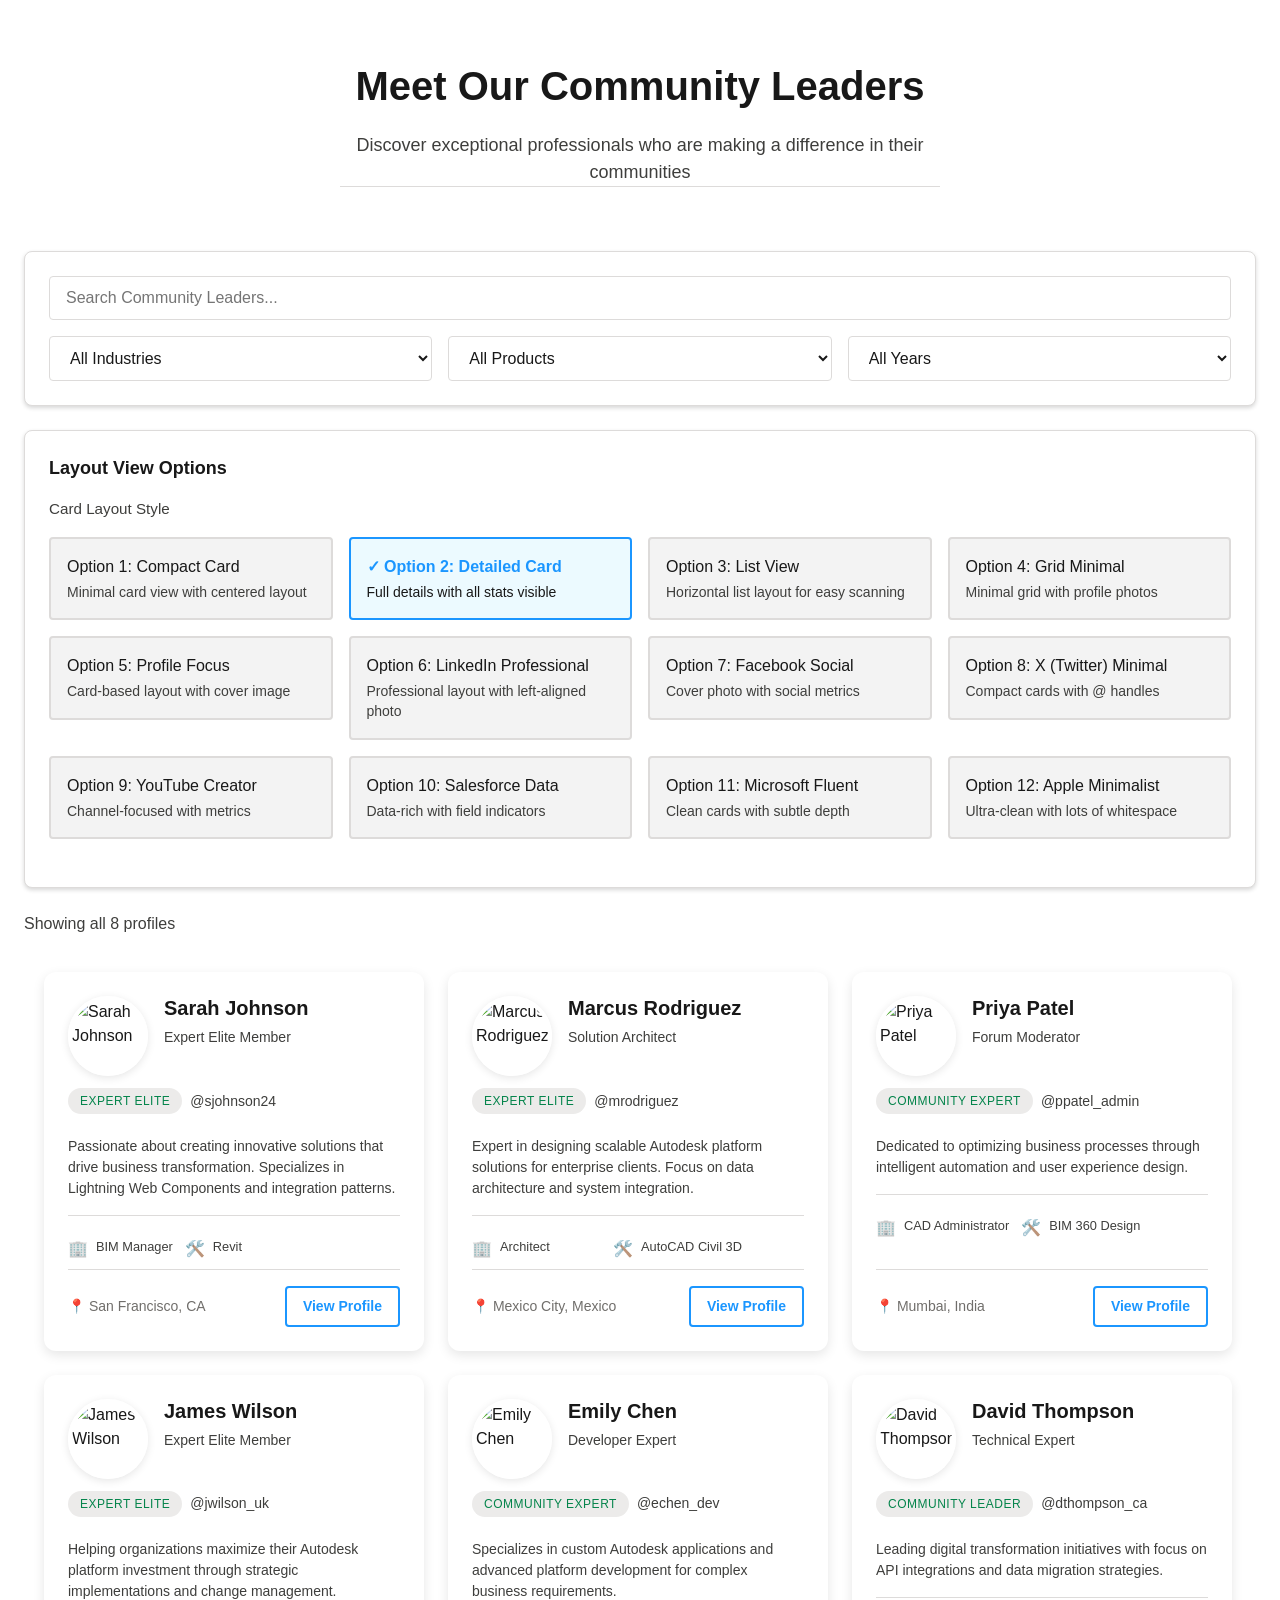
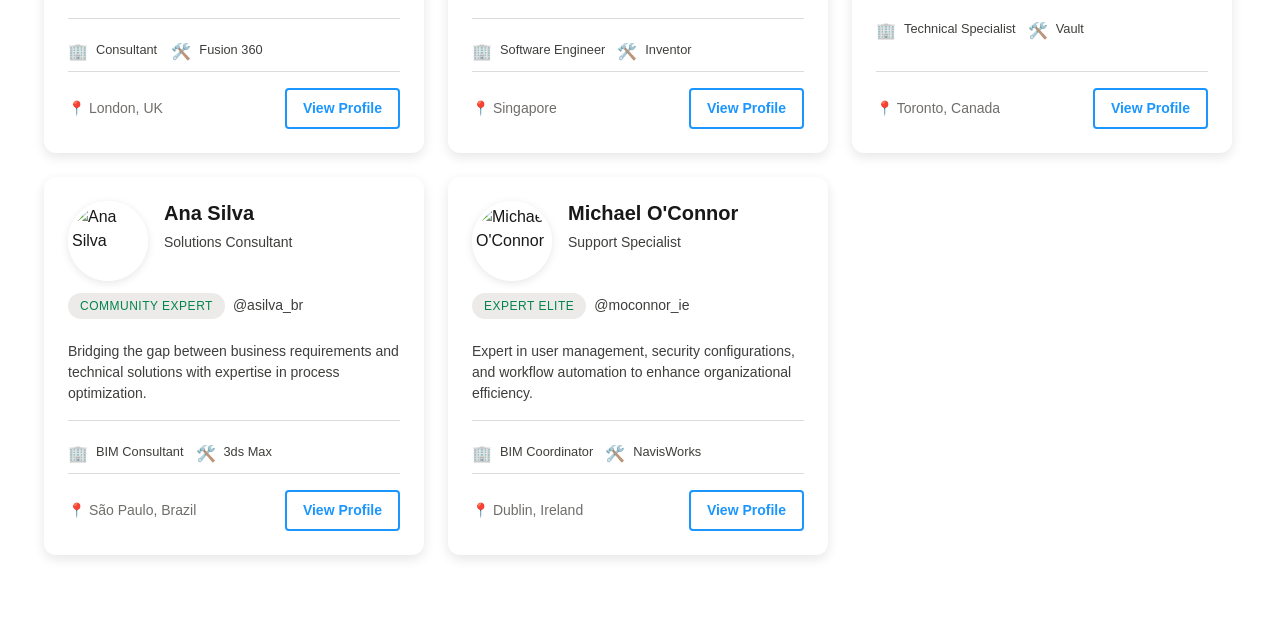
==== index.html @ a1ff7866 "Card Layouts" ====
<!DOCTYPE html>
<html lang="en">
<head>
    <meta charset="UTF-8">
    <meta name="viewport" content="width=device-width, initial-scale=1.0">
    <title>Community Leaders - Trailhead Style</title>
    <link rel="stylesheet" href="styles.css">
    <link href="https://fonts.googleapis.com/css2?family=Inter:wght@300;400;500;600;700&display=swap" rel="stylesheet">
</head>
<body>
    <div class="container">
        <header class="header">
            <h1 class="header__title">Meet Our Community Leaders</h1>
            <p class="header__description">Discover exceptional professionals who are making a difference in their communities</p>
        </header>

        <div class="filters">
            <div class="filters__search">
                <input type="text" id="searchInput" class="search-input" placeholder="Search Community Leaders...">
            </div>
            <div class="filters__options">
                <select id="regionFilter" class="filter-select add-on-hides">
                    <option value="">All Regions</option>
                    <option value="north-america">North America</option>
                    <option value="europe">Europe</option>
                    <option value="asia-pacific">Asia Pacific</option>
                    <option value="latin-america">Latin America</option>
                </select>
                <select id="expertiseFilter" class="filter-select add-on-hides">
                    <option value="">All Expertise</option>
                    <option value="development">Development</option>
                    <option value="administration">Administration</option>
                    <option value="architecture">Architecture</option>
                    <option value="consulting">Consulting</option>
                </select>
                <select id="industryFilter" class="filter-select">
                    <option value="">All Industries</option>
                    <option value="BIM Manager">BIM Manager</option>
                    <option value="BIM Consultant">BIM Consultant</option>
                    <option value="BIM Coordinator">BIM Coordinator</option>
                    <option value="Architect">Architect</option>
                    <option value="CAD Administrator">CAD Administrator</option>
                    <option value="Consultant">Consultant</option>
                    <option value="Software Engineer">Software Engineer</option>
                    <option value="Technical Specialist">Technical Specialist</option>
                </select>
                <select id="productFilter" class="filter-select">
                    <option value="">All Products</option>
                    <option value="3ds Max">3ds Max</option>
                    <option value="AutoCAD">AutoCAD</option>
                    <option value="AutoCAD Civil 3D">AutoCAD Civil 3D</option>
                    <option value="BIM 360 Design">BIM 360 Design</option>
                    <option value="BIM 360 Field">BIM 360 Field</option>
                    <option value="Fusion 360">Fusion 360</option>
                    <option value="Inventor">Inventor</option>
                    <option value="NavisWorks">NavisWorks</option>
                    <option value="Revit">Revit</option>
                    <option value="Vault">Vault</option>
                </select>
                <select id="yearFilter" class="filter-select">
                    <option value="">All Years</option>
                    <option value="2024">2024</option>
                    <option value="2023">2023</option>
                    <option value="2022">2022</option>
                </select>
                <select id="alignmentToggle" class="filter-select">
                    <option value="alignment-1">Compact Card</option>
                    <option value="alignment-2">Detailed Card</option>
                    <option value="alignment-3">List View</option>
                    <option value="alignment-4">Grid Minimal</option>
                    <option value="alignment-5">Profile Focus</option>
                    <option value="alignment-6">LinkedIn Professional</option>
                    <option value="alignment-7">Facebook Social</option>
                    <option value="alignment-8">X (Twitter) Minimal</option>
                    <option value="alignment-9">YouTube Creator</option>
                    <option value="alignment-10">Salesforce Data</option>
                    <option value="alignment-11">Microsoft Fluent</option>
                    <option value="alignment-12">Apple Minimalist</option>
                </select>
            </div>
        </div>

        <div class="layout-controls">
            <div class="layout-controls__header">
                <h3 class="layout-controls__title">Layout View Options</h3>
            </div>
            <div class="layout-controls__section">
                <h4 class="layout-controls__subtitle">Card Layout Style</h4>
                <div class="layout-controls__radio-group">
                    <div class="layout-option">
                        <label class="layout-option__label">
                            <input type="radio" name="layoutStyle" value="alignment-1" class="layout-option__input">
                            <span class="layout-option__text">Option 1: Compact Card</span>
                            <span class="layout-option__description">Minimal card view with centered layout</span>
                        </label>
                    </div>
                    <div class="layout-option">
                        <label class="layout-option__label">
                            <input type="radio" name="layoutStyle" value="alignment-2" class="layout-option__input" checked>
                            <span class="layout-option__text">Option 2: Detailed Card</span>
                            <span class="layout-option__description">Full details with all stats visible</span>
                        </label>
                    </div>
                    <div class="layout-option">
                        <label class="layout-option__label">
                            <input type="radio" name="layoutStyle" value="alignment-3" class="layout-option__input">
                            <span class="layout-option__text">Option 3: List View</span>
                            <span class="layout-option__description">Horizontal list layout for easy scanning</span>
                        </label>
                    </div>
                    <div class="layout-option">
                        <label class="layout-option__label">
                            <input type="radio" name="layoutStyle" value="alignment-4" class="layout-option__input">
                            <span class="layout-option__text">Option 4: Grid Minimal</span>
                            <span class="layout-option__description">Minimal grid with profile photos</span>
                        </label>
                    </div>
                    <div class="layout-option">
                        <label class="layout-option__label">
                            <input type="radio" name="layoutStyle" value="alignment-5" class="layout-option__input">
                            <span class="layout-option__text">Option 5: Profile Focus</span>
                            <span class="layout-option__description">Card-based layout with cover image</span>
                        </label>
                    </div>
                    <div class="layout-option">
                        <label class="layout-option__label">
                            <input type="radio" name="layoutStyle" value="alignment-6" class="layout-option__input">
                            <span class="layout-option__text">Option 6: LinkedIn Professional</span>
                            <span class="layout-option__description">Professional layout with left-aligned photo</span>
                        </label>
                    </div>
                    <div class="layout-option">
                        <label class="layout-option__label">
                            <input type="radio" name="layoutStyle" value="alignment-7" class="layout-option__input">
                            <span class="layout-option__text">Option 7: Facebook Social</span>
                            <span class="layout-option__description">Cover photo with social metrics</span>
                        </label>
                    </div>
                    <div class="layout-option">
                        <label class="layout-option__label">
                            <input type="radio" name="layoutStyle" value="alignment-8" class="layout-option__input">
                            <span class="layout-option__text">Option 8: X (Twitter) Minimal</span>
                            <span class="layout-option__description">Compact cards with @ handles</span>
                        </label>
                    </div>
                    <div class="layout-option">
                        <label class="layout-option__label">
                            <input type="radio" name="layoutStyle" value="alignment-9" class="layout-option__input">
                            <span class="layout-option__text">Option 9: YouTube Creator</span>
                            <span class="layout-option__description">Channel-focused with metrics</span>
                        </label>
                    </div>
                    <div class="layout-option">
                        <label class="layout-option__label">
                            <input type="radio" name="layoutStyle" value="alignment-10" class="layout-option__input">
                            <span class="layout-option__text">Option 10: Salesforce Data</span>
                            <span class="layout-option__description">Data-rich with field indicators</span>
                        </label>
                    </div>
                    <div class="layout-option">
                        <label class="layout-option__label">
                            <input type="radio" name="layoutStyle" value="alignment-11" class="layout-option__input">
                            <span class="layout-option__text">Option 11: Microsoft Fluent</span>
                            <span class="layout-option__description">Clean cards with subtle depth</span>
                        </label>
                    </div>
                    <div class="layout-option">
                        <label class="layout-option__label">
                            <input type="radio" name="layoutStyle" value="alignment-12" class="layout-option__input">
                            <span class="layout-option__text">Option 12: Apple Minimalist</span>
                            <span class="layout-option__description">Ultra-clean with lots of whitespace</span>
                        </label>
                    </div>
                </div>
            </div>
            <div class="layout-controls__section add-on-hides">
                <h4 class="layout-controls__subtitle">Stats Display Arrangement (for Detailed Card)</h4>
                <div class="layout-controls__radio-group">
                    <div class="layout-option">
                        <label class="layout-option__label">
                            <input type="radio" name="stateArrangement" value="side-by-side" class="layout-option__input" checked>
                            <span class="layout-option__text">Side-by-side State Arrangement</span>
                            <span class="layout-option__description">Display profile stats in two columns</span>
                        </label>
                    </div>
                    <div class="layout-option" style="display: none;">
                        <label class="layout-option__label">
                            <input type="radio" name="stateArrangement" value="by-line" class="layout-option__input">
                            <span class="layout-option__text">By-line State Arrangement</span>
                            <span class="layout-option__description">Display profile stats in single column rows</span>
                        </label>
                    </div>
                </div>
            </div>
        </div>

        <div class="results-info">
            <span id="resultsCount" class="results-count">Loading profiles...</span>
        </div>

        <div id="profileGrid" class="profile-grid">
            <div class="loading">
                <div class="loading__spinner"></div>
                <p>Loading Community Leader profiles...</p>
            </div>
        </div>
    </div>

    <script src="script.js"></script>
</body>
</html>
---- styles.css ----
/* Autodesk Design System Inspired Styles */

:root {
  /* SLDS Brand Colors */
  --slds-c-brand: #1B96FF;
  --slds-c-brand-hover: #0176D3;
  --slds-c-brand-dark: #032E61;
  --slds-c-brand-light: #ECFAFF;
  
  /* SLDS Text Colors */
  --slds-c-text-primary: #181818;
  --slds-c-text-secondary: #3E3E3C;
  --slds-c-text-tertiary: #706E6B;
  --slds-c-text-inverse: #FFFFFF;
  --slds-c-text-brand: #0176D3;
  
  /* SLDS Background Colors */
  --slds-c-background-primary: #FFFFFF;
  --slds-c-background-secondary: #F3F3F3;
  --slds-c-background-tertiary: #ECEBEA;
  --slds-c-background-brand: #4B5C84;
  --slds-c-background-card: #FFFFFF;
  
  /* SLDS Border Colors */
  --slds-c-border-primary: #DDDBDA;
  --slds-c-border-secondary: #C9C7C5;
  --slds-c-border-brand: #1B96FF;
  
  /* SLDS Status Colors */
  --slds-c-success: #04844B;
  --slds-c-success-light: #D8EDDA;
  --slds-c-warning: #FFB75D;
  --slds-c-warning-dark: #826101;
  --slds-c-error: #EA001E;
  
  /* SLDS Shadows */
  --slds-c-shadow: rgba(0, 0, 0, 0.16);
  --slds-c-shadow-hover: rgba(0, 0, 0, 0.24);
  
  /* SLDS Spacing Tokens */
  --slds-spacing-xx-small: 0.125rem;
  --slds-spacing-x-small: 0.25rem;
  --slds-spacing-small: 0.75rem;
  --slds-spacing-medium: 1rem;
  --slds-spacing-large: 1.5rem;
  --slds-spacing-x-large: 2rem;
  
  /* SLDS Border Radius */
  --slds-border-radius-small: 0.125rem;
  --slds-border-radius-medium: 0.25rem;
  --slds-border-radius-large: 0.5rem;
}

* {
  box-sizing: border-box;
}

body {
  margin: 0;
  font-family: 'Artifakt Element', -apple-system, BlinkMacSystemFont, 'Segoe UI', Roboto, Oxygen, Ubuntu, sans-serif;
  /* background: linear-gradient(135deg, #4B5C84 0%, #2E3F60 100%); */
  min-height: 100vh;
  color: var(--slds-c-text-primary);
  line-height: 1.5;
}

.container {
  max-width: 1400px;
  margin: 0 auto;
  padding: var(--slds-spacing-large);
}

/* Header Styles */
.header {
  text-align: center;
  margin-bottom: var(--slds-spacing-x-large);
  padding: var(--slds-spacing-x-large) 0;
}

.header__title {
  font-size: 2.5rem;
  font-weight: 700;
  color: var(--slds-c-text-primary);
  margin: 0 0 var(--slds-spacing-medium) 0;
}

.header__description {
  font-size: 1.125rem;
  color: var(--slds-c-text-secondary);
  margin: 0;
  max-width: 600px;
  margin-left: auto;
  margin-right: auto;
  border-bottom: 1px solid var(--slds-c-border-primary);
}

/* Filter Styles */
.filters {
  background: var(--slds-c-background-primary);
  border: 1px solid var(--slds-c-border-primary);
  border-radius: var(--slds-border-radius-large);
  padding: var(--slds-spacing-large);
  margin-bottom: var(--slds-spacing-large);
  box-shadow: 0 2px 4px var(--slds-c-shadow);
}

.filters__search {
  margin-bottom: var(--slds-spacing-medium);
}

.search-input {
  width: 100%;
  padding: var(--slds-spacing-small) var(--slds-spacing-medium);
  border: 1px solid var(--slds-c-border-primary);
  border-radius: var(--slds-border-radius-medium);
  font-size: 1rem;
  background: var(--slds-c-background-primary);
  color: var(--slds-c-text-primary);
  transition: border-color 0.2s ease;
}

.search-input:focus {
  outline: none;
  border-color: var(--slds-c-brand);
  box-shadow: 0 0 0 2px rgba(27, 150, 255, 0.2);
}

.filters__options {
  display: grid;
  grid-template-columns: repeat(auto-fit, minmax(200px, 1fr));
  gap: var(--slds-spacing-medium);
}

.filter-select {
  padding: var(--slds-spacing-small) var(--slds-spacing-medium);
  border: 1px solid var(--slds-c-border-primary);
  border-radius: var(--slds-border-radius-medium);
  background: var(--slds-c-background-primary);
  color: var(--slds-c-text-primary);
  font-size: 1rem;
  cursor: pointer;
  transition: border-color 0.2s ease;
}

/* Hide alignment dropdown */
#alignmentToggle {
  display: none;
}

.filter-select:focus {
  outline: none;
  border-color: var(--slds-c-brand);
  box-shadow: 0 0 0 2px rgba(27, 150, 255, 0.2);
}

/* Layout Controls */
.layout-controls {
  background: var(--slds-c-background-primary);
  border: 1px solid var(--slds-c-border-primary);
  border-radius: var(--slds-border-radius-large);
  padding: var(--slds-spacing-large);
  margin-bottom: var(--slds-spacing-large);
  box-shadow: 0 2px 4px var(--slds-c-shadow);
}

.layout-controls__header {
  margin-bottom: var(--slds-spacing-medium);
}

.layout-controls__title {
  margin: 0;
  font-size: 1.125rem;
  font-weight: 600;
  color: var(--slds-c-text-primary);
}

.layout-controls__options {
  display: flex;
  gap: var(--slds-spacing-large);
  flex-wrap: wrap;
}

.layout-controls__section {
  margin-bottom: var(--slds-spacing-large);
}

.layout-controls__section:last-child {
  margin-bottom: 0;
}

.layout-controls__subtitle {
  font-size: 0.95rem;
  font-weight: 500;
  color: var(--slds-c-text-secondary);
  margin: 0 0 var(--slds-spacing-medium) 0;
}

.layout-controls__radio-group {
  display: flex;
  gap: var(--slds-spacing-medium);
  flex-wrap: wrap;
}

.layout-option {
  flex: 1;
  min-width: 250px;
}

.layout-option__label {
  display: flex;
  flex-direction: column;
  padding: var(--slds-spacing-medium);
  background: var(--slds-c-background-secondary);
  border: 2px solid var(--slds-c-border-primary);
  border-radius: var(--slds-border-radius-medium);
  cursor: pointer;
  transition: all 0.2s ease;
}

.layout-option__label:hover {
  background: var(--slds-c-background-tertiary);
  border-color: var(--slds-c-brand);
}

.layout-option__input {
  position: absolute;
  opacity: 0;
  pointer-events: none;
}

.layout-option__input:checked + .layout-option__text {
  color: var(--slds-c-brand);
  font-weight: 600;
}

.layout-option__input:checked ~ .layout-option__description {
  color: var(--slds-c-text-primary);
}

.layout-option__input:checked + .layout-option__text::before {
  content: '✓ ';
  color: var(--slds-c-brand);
  font-weight: 700;
}

.layout-option__label:has(.layout-option__input:checked) {
  background: var(--slds-c-brand-light);
  border-color: var(--slds-c-brand);
}

.layout-option__text {
  font-size: 1rem;
  font-weight: 500;
  color: var(--slds-c-text-primary);
  margin-bottom: var(--slds-spacing-x-small);
}

.layout-option__description {
  font-size: 0.875rem;
  color: var(--slds-c-text-secondary);
  line-height: 1.4;
}

/* Results Info */
.results-info {
  margin-bottom: var(--slds-spacing-medium);
}

.results-count {
  color: var(--slds-c-text-secondary);
  font-weight: 500;
}

/* Profile Grid */
.profile-grid {
  display: grid;
  grid-template-columns: repeat(auto-fill, minmax(320px, 380px));
  gap: 24px;
  margin-bottom: var(--slds-spacing-x-large);
  padding: 20px;
  justify-content: start;
}

/* Large screens - maintain consistent card width */
@media (min-width: 1200px) {
  .profile-grid {
    grid-template-columns: repeat(auto-fill, minmax(320px, 380px));
    justify-content: start;
  }
}

/* Medium screens - maintain layout */
@media (max-width: 1199px) and (min-width: 768px) {
  .profile-grid {
    grid-template-columns: repeat(auto-fill, minmax(320px, 1fr));
    gap: 20px;
    padding: 16px;
    justify-content: start;
  }
}

/* Small screens - 1 column */
@media (max-width: 767px) {
  .profile-grid {
    grid-template-columns: 1fr;
    gap: 16px;
    padding: 12px;
  }
}

/* Adjust grid for by-line state arrangement */
body.state-by-line .profile-grid {
  grid-template-columns: repeat(auto-fill, minmax(380px, 420px));
  justify-content: start;
}

@media (max-width: 1199px) {
  body.state-by-line .profile-grid {
    grid-template-columns: repeat(auto-fill, minmax(320px, 380px));
    justify-content: start;
  }
}

@media (max-width: 767px) {
  body.state-by-line .profile-grid {
    grid-template-columns: 1fr;
  }
}

/* Profile Card - Default (Alignment 2 - Side-by-side) */
.profile-card {
  background: var(--slds-c-background-card);
  border: none;
  border-radius: 12px;
  padding: 24px;
  box-shadow: 0 4px 12px rgba(0, 0, 0, 0.1);
  transition: all 0.3s ease;
  display: flex;
  flex-direction: column;
  align-items: flex-start;
  text-align: left;
  position: relative;
}


/* Alignment 1 - Centered Layout */
body.alignment-1 .profile-card {
  display: flex;
  flex-direction: column;
  align-items: center;
  text-align: center;
  padding: 32px;
}

/* Alignment 2 - Side-by-side Layout */
body.alignment-2 .profile-card {
  display: flex;
  flex-direction: column;
  align-items: flex-start;
  text-align: left;
  padding: 24px;
}

.profile-card:hover {
  box-shadow: 0 8px 24px rgba(0, 0, 0, 0.15);
  transform: translateY(-4px);
}

.profile-card__header {
  display: flex;
  flex-direction: row;
  align-items: flex-start;
  margin-bottom: 12px;
  width: 100%;
}

/* Alignment 1 - Centered Header */
body.alignment-1 .profile-card__header {
  flex-direction: column;
  align-items: center;
}

/* Alignment 2 - Side-by-side Header */
body.alignment-2 .profile-card__header {
  flex-direction: row;
  align-items: flex-start;
}

.profile-card__avatar {
  width: 80px;
  height: 80px;
  border-radius: 50%;
  margin-bottom: 0;
  margin-right: 16px;
  object-fit: cover;
  border: 4px solid #FFFFFF;
  box-shadow: 0 2px 8px rgba(0, 0, 0, 0.1);
  flex-shrink: 0;
}

/* Alignment 1 - Centered Avatar */
body.alignment-1 .profile-card__avatar {
  width: 120px;
  height: 120px;
  margin-bottom: 20px;
  margin-right: 0;
}

/* Alignment 2 - Side-by-side Avatar */
body.alignment-2 .profile-card__avatar {
  width: 80px;
  height: 80px;
  margin-bottom: 0;
  margin-right: 16px;
  flex-shrink: 0;
}

.profile-card__info {
  width: 100%;
  flex: 1;
  text-align: left;
}

/* Alignment 1 - Centered Info */
body.alignment-1 .profile-card__info {
  text-align: center;
  flex: unset;
}

/* Alignment 2 - Side-by-side Info */
body.alignment-2 .profile-card__info {
  text-align: left;
  flex: 1;
}

.profile-card__info h3 {
  margin: 0 0 8px 0;
  font-size: 1.5rem;
  font-weight: 600;
  color: var(--slds-c-text-primary);
  line-height: 1.2;
}

/* Alignment 2 - Smaller name font */
body.alignment-2 .profile-card__info h3 {
  font-size: 1.25rem;
}

.profile-card__title {
  margin: 0 0 16px 0;
  color: var(--slds-c-text-secondary);
  font-size: 1rem;
  font-weight: 400;
  line-height: 1.4;
}

/* Alignment 2 - Smaller title font */
body.alignment-2 .profile-card__title {
  font-size: 0.875rem;
  margin-bottom: 0;
}

.profile-card__badges {
  display: flex;
  flex-direction: row;
  flex-wrap: wrap;
  gap: 8px;
  margin-bottom: 16px;
  width: 100%;
  align-items: center;
}

/* Alignment 1 - Centered Badges */
body.alignment-1 .profile-card__badges {
  align-items: flex-start;
  flex-direction: column;
  gap: 12px;
  margin-bottom: 24px;
}

/* Alignment 2 - Side-by-side Badges */
body.alignment-2 .profile-card__badges {
  flex-direction: row;
  flex-wrap: wrap;
  gap: 8px;
  margin-bottom: 16px;
  align-items: center;
}

.badge {
  display: inline-flex;
  align-items: center;
  gap: 4px;
  padding: 4px 12px;
  background: var(--slds-c-background-tertiary);
  border-radius: 16px;
  font-size: 0.75rem;
  font-weight: 500;
  color: var(--slds-c-text-tertiary);
}

/* Alignment 1 - Full width badges */
body.alignment-1 .badge {
  width: 100%;
  padding: unset;
  background: transparent;
  font-size: 0.875rem;
  font-weight: 400;
  gap: 8px;
}

/* Alignment 2 - Inline badges (Default) */
body.alignment-2 .badge {
  width: auto;
  padding: 4px 12px;
  background: var(--slds-c-background-tertiary);
  border-radius: 16px;
  font-size: 0.75rem;
  font-weight: 500;
}

.badge__icon {
  font-size: 1rem;
  color: var(--slds-c-text-tertiary);
}

.badge--mvp {
  font-weight: 500;
  color: var(--slds-c-text-secondary);
}

body.alignment-2 .badge--mvp {
  background: var(--slds-c-brand-light);
  color: var(--slds-c-brand-dark);
}

.badge--mvp::before {
  content: '⭐';
  margin-right: 8px;
}

body.alignment-2 .badge--mvp::before {
  margin-right: 4px;
}

.badge--location::before {
  content: '📍';
  margin-right: 8px;
}

body.alignment-2 .badge--location::before {
  display: none;
}

body.alignment-2 .badge--location {
  background: var(--slds-c-background-secondary);
  color: var(--slds-c-text-secondary);
}

.badge--link {
  color: var(--slds-c-text-tertiary);
  text-decoration: none;
  overflow: hidden;
  text-overflow: ellipsis;
  white-space: nowrap;
}

body.alignment-2 .badge--link {
  display: none;
}

.badge--link::before {
  content: '👤';
  margin-right: 8px;
}

.profile-card__description {
  color: var(--slds-c-text-secondary);
  font-size: 0.875rem;
  line-height: 1.5;
}

.profile-card__footer {
  width: 100%;
  margin-top: 24px;
}

/* Alignment 2 - Side-by-side Footer */
body.alignment-2 .profile-card__footer {
  margin-top: auto;
  padding-top: 16px;
  border-top: 1px solid var(--slds-c-border-primary);
  display: flex;
  justify-content: space-between;
  align-items: center;
}

.profile-card__action {
  display: inline-block;
  padding: 12px 24px;
  background: transparent;
  color: var(--slds-c-brand);
  border: 2px solid var(--slds-c-brand);
  border-radius: 24px;
  font-size: 0.875rem;
  font-weight: 600;
  text-decoration: none;
  transition: all 0.2s ease;
  cursor: pointer;
}

/* Alignment 2 adjustments */
body.alignment-2 .profile-card__action {
  padding: 8px 16px;
  border-radius: 4px;
  font-size: 0.875rem;
}

.profile-card__action:hover {
  background: var(--slds-c-brand);
  color: var(--slds-c-text-inverse);
  transform: translateY(-1px);
  box-shadow: 0 4px 8px rgba(27, 150, 255, 0.3);
}

/* Profile description - visible by default for alignment-2 */
.profile-card__description {
  display: block;
  color: var(--slds-c-text-secondary);
  font-size: 0.875rem;
  line-height: 1.5;
  border-bottom: 1px solid var(--slds-c-border-primary);
  padding-bottom: 16px;
}

/* Hide description in alignment 1 */
body.alignment-1 .profile-card__description {
  display: none;
}

/* Ensure description visible in alignment 2 */
body.alignment-2 .profile-card__description {
  display: block;
}

/* Alignment 2 - Show location in footer */
body.alignment-2 .profile-card__location {
  color: var(--slds-c-text-tertiary);
  font-size: 0.875rem;
  display: flex;
  align-items: center;
}

/* Profile Handle and Role Badge */
.profile-card__handle {
  display: flex;
  align-items: center;
  gap: 8px;
  color: var(--slds-c-text-secondary);
  font-size: 0.875rem;
  margin-bottom: 8px;
  justify-content: flex-start;
}

body.alignment-1 .profile-card__handle {
  justify-content: center;
}

body.alignment-2 .profile-card__handle {
  justify-content: flex-start;
}

.badge--role {
  display: inline-flex;
  align-items: center;
  padding: 2px 8px;
  background: var(--slds-c-success-light);
  color: var(--slds-c-success);
  border-radius: 12px;
  font-size: 0.7rem;
  font-weight: 600;
  text-transform: uppercase;
  letter-spacing: 0.5px;
}

/* Profile Stats Grid - Default visible */
.profile-card__stats {
  display: grid;
  grid-template-columns: 1fr 1fr;
  gap: 12px;
  padding: 8px 0;
  transition: all 0.3s ease;
}

/* Hide stats in alignment-1 */
body.alignment-1 .profile-card__stats {
  display: none;
}

/* Ensure stats are visible in alignment-2 (Default) */
body.alignment-2 .profile-card__stats {
  display: grid;
}

/* Alignment 3 - List View */
body.alignment-3 .profile-grid {
  display: flex;
  flex-direction: column;
  gap: 12px;
}

body.alignment-3 .profile-card--list {
  display: flex;
  align-items: center;
  background: var(--slds-c-background-card);
  border: 1px solid var(--slds-c-border-primary);
  border-radius: 8px;
  padding: 16px;
  gap: 16px;
}

body.alignment-3 .profile-card--list .profile-card__avatar {
  width: 60px;
  height: 60px;
  border-radius: 50%;
  flex-shrink: 0;
}

body.alignment-3 .profile-card__content {
  flex: 1;
  display: flex;
  flex-direction: column;
  gap: 8px;
}

body.alignment-3 .profile-card__main h3 {
  font-size: 1.125rem;
  margin: 0;
  display: inline-flex;
  align-items: center;
  gap: 8px;
}

body.alignment-3 .profile-card__subtitle {
  color: var(--slds-c-text-secondary);
  font-size: 0.875rem;
  margin: 0;
}

body.alignment-3 .profile-card__meta {
  display: flex;
  gap: 16px;
  flex-wrap: wrap;
}

body.alignment-3 .meta-item {
  font-size: 0.875rem;
  color: var(--slds-c-text-tertiary);
  display: flex;
  align-items: center;
  gap: 4px;
}

body.alignment-3 .profile-card__action {
  white-space: nowrap;
}

/* Alignment 4 - Grid Minimal */
body.alignment-4 .profile-grid {
  display: grid;
  grid-template-columns: repeat(auto-fill, minmax(200px, 1fr));
  gap: 20px;
}

body.alignment-4 .profile-card--minimal {
  display: flex;
  flex-direction: column;
  align-items: center;
  text-align: center;
  background: var(--slds-c-background-card);
  border: 1px solid var(--slds-c-border-primary);
  border-radius: 12px;
  padding: 24px 16px;
  transition: transform 0.2s ease, box-shadow 0.2s ease;
}

body.alignment-4 .profile-card--minimal:hover {
  transform: translateY(-2px);
  box-shadow: 0 4px 12px rgba(0, 0, 0, 0.1);
}

body.alignment-4 .profile-card__avatar--large {
  width: 100px;
  height: 100px;
  border-radius: 50%;
  margin-bottom: 16px;
}

body.alignment-4 .profile-card__name {
  font-size: 1rem;
  font-weight: 600;
  margin: 0 0 4px 0;
}

body.alignment-4 .profile-card__role {
  font-size: 0.875rem;
  color: var(--slds-c-text-secondary);
  margin: 0 0 12px 0;
}

body.alignment-4 .profile-card__tags {
  display: flex;
  flex-wrap: wrap;
  gap: 6px;
  justify-content: center;
  margin-bottom: 16px;
}

body.alignment-4 .tag {
  background: var(--slds-c-background-secondary);
  color: var(--slds-c-text-secondary);
  padding: 4px 8px;
  border-radius: 4px;
  font-size: 0.75rem;
}

body.alignment-4 .profile-card__action--minimal {
  padding: 6px 16px;
  font-size: 0.875rem;
}

/* Alignment 5 - Profile Focus */
body.alignment-5 .profile-grid {
  display: grid;
  grid-template-columns: repeat(auto-fill, minmax(280px, 1fr));
  gap: 24px;
}

body.alignment-5 .profile-card--focus {
  background: var(--slds-c-background-card);
  border-radius: 12px;
  overflow: hidden;
  box-shadow: 0 2px 8px rgba(0, 0, 0, 0.1);
  transition: box-shadow 0.2s ease;
}

body.alignment-5 .profile-card--focus:hover {
  box-shadow: 0 4px 16px rgba(0, 0, 0, 0.15);
}

body.alignment-5 .profile-card__cover {
  height: 80px;
  background: linear-gradient(135deg, var(--slds-c-brand) 0%, var(--slds-c-brand-hover) 100%);
  position: relative;
}

body.alignment-5 .badge--floating {
  position: absolute;
  top: 12px;
  right: 12px;
  background: rgba(255, 255, 255, 0.95);
  padding: 4px 8px;
  border-radius: 4px;
  font-size: 0.75rem;
  font-weight: 600;
  color: var(--slds-c-brand-dark);
}

body.alignment-5 .profile-card__avatar--bordered {
  width: 80px;
  height: 80px;
  border-radius: 50%;
  border: 4px solid var(--slds-c-background-card);
  margin: -40px auto 16px;
  display: block;
}

body.alignment-5 .profile-card__details {
  padding: 0 20px 20px;
  text-align: center;
}

body.alignment-5 .profile-card__details h3 {
  font-size: 1.125rem;
  margin: 0 0 4px 0;
}

body.alignment-5 .profile-card__handle {
  color: var(--slds-c-text-tertiary);
  font-size: 0.875rem;
  margin: 0 0 8px 0;
}

body.alignment-5 .profile-card__position {
  font-size: 0.875rem;
  font-weight: 500;
  margin: 0 0 4px 0;
}

body.alignment-5 .profile-card__company {
  font-size: 0.875rem;
  color: var(--slds-c-text-secondary);
  margin: 0 0 16px 0;
}

body.alignment-5 .profile-card__divider {
  height: 1px;
  background: var(--slds-c-border-primary);
  margin: 16px 0;
}

body.alignment-5 .profile-card__info-grid {
  display: grid;
  grid-template-columns: 1fr 1fr;
  gap: 12px;
  margin-bottom: 20px;
}

body.alignment-5 .info-item {
  text-align: left;
}

body.alignment-5 .info-label {
  display: block;
  font-size: 0.75rem;
  color: var(--slds-c-text-tertiary);
  margin-bottom: 2px;
}

body.alignment-5 .info-value {
  display: block;
  font-size: 0.875rem;
  font-weight: 500;
}

body.alignment-5 .profile-card__action--full {
  width: 100%;
  padding: 10px;
  background: var(--slds-c-brand);
  color: white;
  border: none;
  border-radius: 6px;
  font-size: 0.875rem;
  font-weight: 500;
  cursor: pointer;
  transition: background 0.2s ease;
  text-decoration: none;
  display: block;
  text-align: center;
}

body.alignment-5 .profile-card__action--full:hover {
  background: var(--slds-c-brand-hover);
}

/* Side-by-side state arrangement (default) */
body.state-side-by-side .profile-card__stats {
  grid-template-columns: 1fr 1fr;
  gap: 12px;
}

body.state-side-by-side .stat-item--full {
  grid-column: span 2;
}

/* By-line state arrangement */
body.state-by-line .profile-card__stats {
  grid-template-columns: 1fr;
  gap: 8px;
}

body.state-by-line .stat-item:last-child {
  border-bottom: none;
}

body.state-by-line .stat-item--full {
  grid-column: span 1;
}

/* Responsive adjustments for state arrangements */
@media (max-width: 768px) {
  /* Force single column stats on tablets in side-by-side mode */
  body.state-side-by-side .profile-card__stats {
    grid-template-columns: 1fr;
  }
  
  body.state-side-by-side .stat-item--full {
    grid-column: span 1;
  }
}

@media (max-width: 480px) {
  /* Ensure proper spacing on mobile */
  .profile-card__stats {
    gap: 8px;
  }
  
  body.state-by-line .stat-item {
    padding: 6px 8px;
    font-size: 0.75rem;
  }
}

.stat-item {
  display: flex;
  align-items: flex-start;
  gap: 8px;
  font-size: 0.8rem;
  color: var(--slds-c-text-secondary);
  transition: all 0.2s ease;
  line-height: 1.4;
}

.stat-item--full {
  grid-column: span 2;
}

.stat-icon {
  font-size: 1rem;
  opacity: 0.7;
}

.stat-value {
  flex: 1;
  word-wrap: break-word;
  word-break: break-word;
  white-space: normal;
}

/* Hide specific fields with add-on-hides class */
.add-on-hides {
  display: none !important;
}

/* Loading States */
.loading {
  text-align: center;
  padding: var(--slds-spacing-x-large);
  color: var(--slds-c-text-secondary);
}

.loading__spinner {
  width: 40px;
  height: 40px;
  border: 4px solid var(--slds-c-border-primary);
  border-top: 4px solid var(--slds-c-brand);
  border-radius: 50%;
  animation: spin 1s linear infinite;
  margin: 0 auto var(--slds-spacing-medium) auto;
}

@keyframes spin {
  0% { transform: rotate(0deg); }
  100% { transform: rotate(360deg); }
}

.no-results {
  text-align: center;
  padding: var(--slds-spacing-x-large);
  color: var(--slds-c-text-secondary);
}

/* Responsive Design - Additional refinements */
@media (max-width: 1200px) {
  .container {
    max-width: 100%;
    padding: var(--slds-spacing-large) var(--slds-spacing-medium);
  }
}

@media (max-width: 768px) {
  .container {
    padding: var(--slds-spacing-medium);
  }
  
  .header__title {
    font-size: 2rem;
  }
  
  .filters__options {
    grid-template-columns: 1fr 1fr;
    gap: var(--slds-spacing-small);
  }
  
  /* Adjust stats grid for tablets */
  .profile-card__stats {
    font-size: 0.75rem;
  }
  
  .stat-item {
    font-size: 0.75rem;
  }
}

@media (max-width: 640px) {
  .filters__options {
    grid-template-columns: 1fr;
  }
  
  /* Stack avatar and info vertically on small screens */
  body.alignment-2 .profile-card__header {
    flex-direction: column;
    align-items: center;
    text-align: center;
  }
  
  body.alignment-2 .profile-card__avatar {
    margin-right: 0;
    margin-bottom: 12px;
  }
  
  body.alignment-2 .profile-card__info {
    text-align: center;
  }
  
  body.alignment-2 .profile-card__handle {
    justify-content: center;
  }
}

@media (max-width: 480px) {
  .header__title {
    font-size: 1.75rem;
  }
  
  .header__description {
    font-size: 1rem;
  }
  
  .profile-card {
    padding: var(--slds-spacing-medium);
  }
  
  /* Single column stats on very small screens */
  .profile-card__stats {
    grid-template-columns: 1fr;
  }
  
  .stat-item--full {
    grid-column: span 1;
  }
}/* Alignment 6 - LinkedIn Professional */
body.alignment-6 .profile-grid {
  display: grid;
  grid-template-columns: repeat(auto-fill, minmax(400px, 1fr));
  gap: 16px;
}

.profile-card--linkedin {
  background: white;
  border: 1px solid #e0e0e0;
  border-radius: 8px;
  padding: 16px;
  transition: box-shadow 0.2s ease;
}

.profile-card--linkedin:hover {
  box-shadow: 0 2px 8px rgba(0, 0, 0, 0.1);
}

.profile-card__linkedin-header {
  display: flex;
  gap: 16px;
  align-items: flex-start;
}

.profile-card__linkedin-avatar {
  width: 72px;
  height: 72px;
  border-radius: 50%;
  flex-shrink: 0;
}

.profile-card__linkedin-info {
  flex: 1;
}

.profile-card__linkedin-name {
  font-size: 1.125rem;
  font-weight: 600;
  margin: 0 0 4px 0;
  color: #000;
}

.profile-card__linkedin-headline {
  font-size: 0.875rem;
  color: #666;
  margin: 0 0 4px 0;
}

.profile-card__linkedin-location {
  font-size: 0.875rem;
  color: #999;
  margin: 0 0 8px 0;
}

.profile-card__linkedin-badges {
  display: flex;
  gap: 8px;
}

.badge--linkedin {
  background: #0077b5;
  color: white;
  padding: 2px 8px;
  border-radius: 4px;
  font-size: 0.75rem;
}

.badge--industry {
  background: #f3f2f0;
  color: #666;
  padding: 2px 8px;
  border-radius: 4px;
  font-size: 0.75rem;
}

.profile-card__linkedin-actions {
  display: flex;
  gap: 8px;
  flex-shrink: 0;
}

.btn--connect {
  background: #0077b5;
  color: white;
  border: none;
  padding: 6px 16px;
  border-radius: 16px;
  font-size: 0.875rem;
  cursor: pointer;
}

.btn--message {
  background: white;
  color: #0077b5;
  border: 1px solid #0077b5;
  padding: 6px 16px;
  border-radius: 16px;
  font-size: 0.875rem;
  cursor: pointer;
}

/* Alignment 7 - Facebook Social */
body.alignment-7 .profile-grid {
  display: grid;
  grid-template-columns: repeat(auto-fill, minmax(340px, 1fr));
  gap: 20px;
}

.profile-card--facebook {
  background: white;
  border-radius: 8px;
  overflow: hidden;
  box-shadow: 0 1px 2px rgba(0, 0, 0, 0.1);
}

.profile-card__fb-cover {
  height: 120px;
  background: linear-gradient(135deg, #667eea 0%, #764ba2 100%);
}

.profile-card__fb-content {
  padding: 16px;
  position: relative;
}

.profile-card__fb-avatar {
  width: 80px;
  height: 80px;
  border-radius: 50%;
  border: 4px solid white;
  position: absolute;
  top: -40px;
  left: 16px;
}

.profile-card__fb-info {
  margin-top: 50px;
}

.profile-card__fb-info h3 {
  font-size: 1.25rem;
  margin: 0 0 4px 0;
}

.profile-card__fb-subtitle {
  color: #65676b;
  font-size: 0.875rem;
  margin: 0 0 12px 0;
}

.profile-card__fb-stats {
  display: flex;
  gap: 16px;
  margin-bottom: 16px;
  font-size: 0.875rem;
  color: #65676b;
}

.profile-card__fb-actions {
  display: flex;
  gap: 8px;
}

.btn--fb-primary {
  background: #1877f2;
  color: white;
  border: none;
  padding: 8px 16px;
  border-radius: 6px;
  flex: 1;
  cursor: pointer;
}

.btn--fb-secondary {
  background: #e4e6eb;
  color: #050505;
  border: none;
  padding: 8px 16px;
  border-radius: 6px;
  flex: 1;
  cursor: pointer;
}

/* Alignment 8 - X (Twitter) Minimal */
body.alignment-8 .profile-grid {
  display: grid;
  grid-template-columns: repeat(auto-fill, minmax(320px, 1fr));
  gap: 12px;
}

.profile-card--twitter {
  background: white;
  border: 1px solid #eff3f4;
  border-radius: 16px;
  padding: 12px;
  display: flex;
  gap: 12px;
  transition: background 0.2s ease;
}

.profile-card--twitter:hover {
  background: #f7f9f9;
}

.profile-card__tw-avatar {
  width: 48px;
  height: 48px;
  border-radius: 50%;
  flex-shrink: 0;
}

.profile-card__tw-content {
  flex: 1;
  min-width: 0;
}

.profile-card__tw-header {
  display: flex;
  justify-content: space-between;
  align-items: flex-start;
  margin-bottom: 8px;
}

.profile-card__tw-name {
  font-size: 0.9375rem;
  font-weight: 700;
  margin: 0;
  color: #0f1419;
}

.profile-card__tw-handle {
  font-size: 0.9375rem;
  color: #536471;
  margin: 0;
}

.btn--follow {
  background: #0f1419;
  color: white;
  border: none;
  padding: 4px 16px;
  border-radius: 20px;
  font-size: 0.875rem;
  font-weight: 700;
  cursor: pointer;
}

.profile-card__tw-bio {
  font-size: 0.9375rem;
  color: #0f1419;
  margin: 0 0 8px 0;
  overflow: hidden;
  text-overflow: ellipsis;
  display: -webkit-box;
  -webkit-line-clamp: 2;
  -webkit-box-orient: vertical;
}

.profile-card__tw-stats {
  display: flex;
  gap: 16px;
  font-size: 0.875rem;
  color: #536471;
}

/* Alignment 9 - YouTube Creator */
body.alignment-9 .profile-grid {
  display: grid;
  grid-template-columns: repeat(auto-fill, minmax(280px, 1fr));
  gap: 16px;
}

.profile-card--youtube {
  background: white;
  border-radius: 12px;
  overflow: hidden;
  box-shadow: 0 1px 3px rgba(0, 0, 0, 0.12);
  transition: transform 0.2s ease;
}

.profile-card--youtube:hover {
  transform: translateY(-2px);
  box-shadow: 0 4px 6px rgba(0, 0, 0, 0.1);
}

.profile-card__yt-banner {
  height: 100px;
  background: linear-gradient(135deg, #ff0000 0%, #cc0000 100%);
  display: flex;
  align-items: center;
  justify-content: center;
}

.profile-card__yt-avatar {
  width: 68px;
  height: 68px;
  border-radius: 50%;
  border: 3px solid white;
}

.profile-card__yt-content {
  padding: 16px;
  text-align: center;
}

.profile-card__yt-channel {
  font-size: 1rem;
  font-weight: 600;
  margin: 0 0 4px 0;
}

.profile-card__yt-handle {
  color: #606060;
  font-size: 0.875rem;
  margin: 0 0 12px 0;
}

.profile-card__yt-stats {
  display: flex;
  justify-content: center;
  gap: 12px;
  margin-bottom: 16px;
  font-size: 0.75rem;
  color: #606060;
}

.profile-card__yt-stats .stat {
  padding: 4px 8px;
  background: #f2f2f2;
  border-radius: 4px;
}

.btn--subscribe {
  background: #cc0000;
  color: white;
  border: none;
  padding: 8px 24px;
  border-radius: 20px;
  font-size: 0.875rem;
  font-weight: 500;
  cursor: pointer;
  text-transform: uppercase;
}

/* Alignment 10 - Salesforce Data */
body.alignment-10 .profile-grid {
  display: grid;
  grid-template-columns: repeat(auto-fill, minmax(360px, 1fr));
  gap: 16px;
}

.profile-card--salesforce {
  background: white;
  border: 1px solid #dddbda;
  border-radius: 4px;
  box-shadow: 0 2px 2px 0 rgba(0, 0, 0, 0.1);
}

.profile-card__sf-header {
  padding: 12px 16px;
  background: #f3f2f2;
  border-bottom: 1px solid #dddbda;
  display: flex;
  align-items: center;
  gap: 12px;
}

.profile-card__sf-avatar {
  width: 40px;
  height: 40px;
  border-radius: 50%;
}

.profile-card__sf-title {
  flex: 1;
  display: flex;
  align-items: center;
  gap: 8px;
}

.profile-card__sf-title h3 {
  margin: 0;
  font-size: 1rem;
  font-weight: 700;
  color: #080707;
}

.badge--sf-status {
  background: #04844b;
  color: white;
  padding: 2px 8px;
  border-radius: 12px;
  font-size: 0.75rem;
}

.profile-card__sf-fields {
  padding: 16px;
}

.field-row {
  display: flex;
  padding: 8px 0;
  border-bottom: 1px solid #f3f2f2;
}

.field-row:last-child {
  border-bottom: none;
}

.field-label {
  flex: 0 0 120px;
  color: #3e3e3c;
  font-size: 0.875rem;
  font-weight: 600;
}

.field-value {
  flex: 1;
  color: #080707;
  font-size: 0.875rem;
}

.profile-card__sf-footer {
  padding: 12px 16px;
  background: #f3f2f2;
  border-top: 1px solid #dddbda;
}

.btn--sf-primary {
  background: #0176d3;
  color: white;
  border: none;
  padding: 8px 16px;
  border-radius: 4px;
  font-size: 0.875rem;
  cursor: pointer;
}

/* Alignment 11 - Microsoft Fluent */
body.alignment-11 .profile-grid {
  display: grid;
  grid-template-columns: repeat(auto-fill, minmax(300px, 1fr));
  gap: 20px;
}

.profile-card--fluent {
  background: white;
  border-radius: 8px;
  box-shadow: 0 2px 4px rgba(0, 0, 0, 0.04), 0 8px 16px rgba(0, 0, 0, 0.08);
  overflow: hidden;
  transition: all 0.3s cubic-bezier(0.25, 0.46, 0.45, 0.94);
}

.profile-card--fluent:hover {
  transform: translateY(-4px);
  box-shadow: 0 4px 8px rgba(0, 0, 0, 0.08), 0 12px 20px rgba(0, 0, 0, 0.12);
}

.profile-card__fluent-header {
  padding: 20px;
  display: flex;
  align-items: center;
  gap: 16px;
  background: linear-gradient(135deg, rgba(0, 120, 212, 0.05) 0%, rgba(0, 120, 212, 0.02) 100%);
}

.profile-card__fluent-avatar {
  width: 56px;
  height: 56px;
  border-radius: 50%;
}

.profile-card__fluent-info h3 {
  margin: 0;
  font-size: 1.125rem;
  font-weight: 600;
  color: #323130;
}

.profile-card__fluent-info .subtitle {
  margin: 4px 0 0 0;
  font-size: 0.875rem;
  color: #605e5c;
}

.profile-card__fluent-info .company {
  margin: 2px 0 0 0;
  font-size: 0.875rem;
  color: #a19f9d;
}

.profile-card__fluent-body {
  padding: 0 20px 20px;
}

.fluent-stat {
  display: flex;
  align-items: center;
  gap: 12px;
  padding: 8px 0;
  color: #605e5c;
  font-size: 0.875rem;
}

.fluent-icon {
  font-size: 1rem;
}

.profile-card__fluent-actions {
  padding: 16px 20px;
  background: #f3f2f1;
}

.btn--fluent {
  width: 100%;
  background: #0078d4;
  color: white;
  border: none;
  padding: 8px 16px;
  border-radius: 4px;
  font-size: 0.875rem;
  font-weight: 600;
  cursor: pointer;
  transition: background 0.2s ease;
}

.btn--fluent:hover {
  background: #106ebe;
}

/* Alignment 12 - Apple Minimalist */
body.alignment-12 .profile-grid {
  display: grid;
  grid-template-columns: repeat(auto-fill, minmax(240px, 1fr));
  gap: 32px;
  padding: 32px;
}

.profile-card--apple {
  text-align: center;
  background: rgba(255, 255, 255, 0.8);
  backdrop-filter: blur(20px);
  border-radius: 20px;
  padding: 32px 24px;
  border: 1px solid rgba(0, 0, 0, 0.04);
  transition: all 0.3s ease;
}

.profile-card--apple:hover {
  transform: scale(1.02);
  box-shadow: 0 10px 40px rgba(0, 0, 0, 0.08);
}

.profile-card__apple-avatar {
  width: 96px;
  height: 96px;
  border-radius: 50%;
  margin-bottom: 20px;
}

.profile-card__apple-name {
  font-size: 1.25rem;
  font-weight: 600;
  margin: 0 0 4px 0;
  color: #1d1d1f;
  letter-spacing: -0.02em;
}

.profile-card__apple-title {
  font-size: 0.9375rem;
  color: #86868b;
  margin: 0 0 2px 0;
}

.profile-card__apple-company {
  font-size: 0.875rem;
  color: #86868b;
  margin: 0 0 24px 0;
}

.btn--apple {
  background: #0071e3;
  color: white;
  border: none;
  padding: 8px 20px;
  border-radius: 20px;
  font-size: 0.875rem;
  font-weight: 500;
  cursor: pointer;
  transition: background 0.2s ease;
}

.btn--apple:hover {
  background: #0077ed;
}
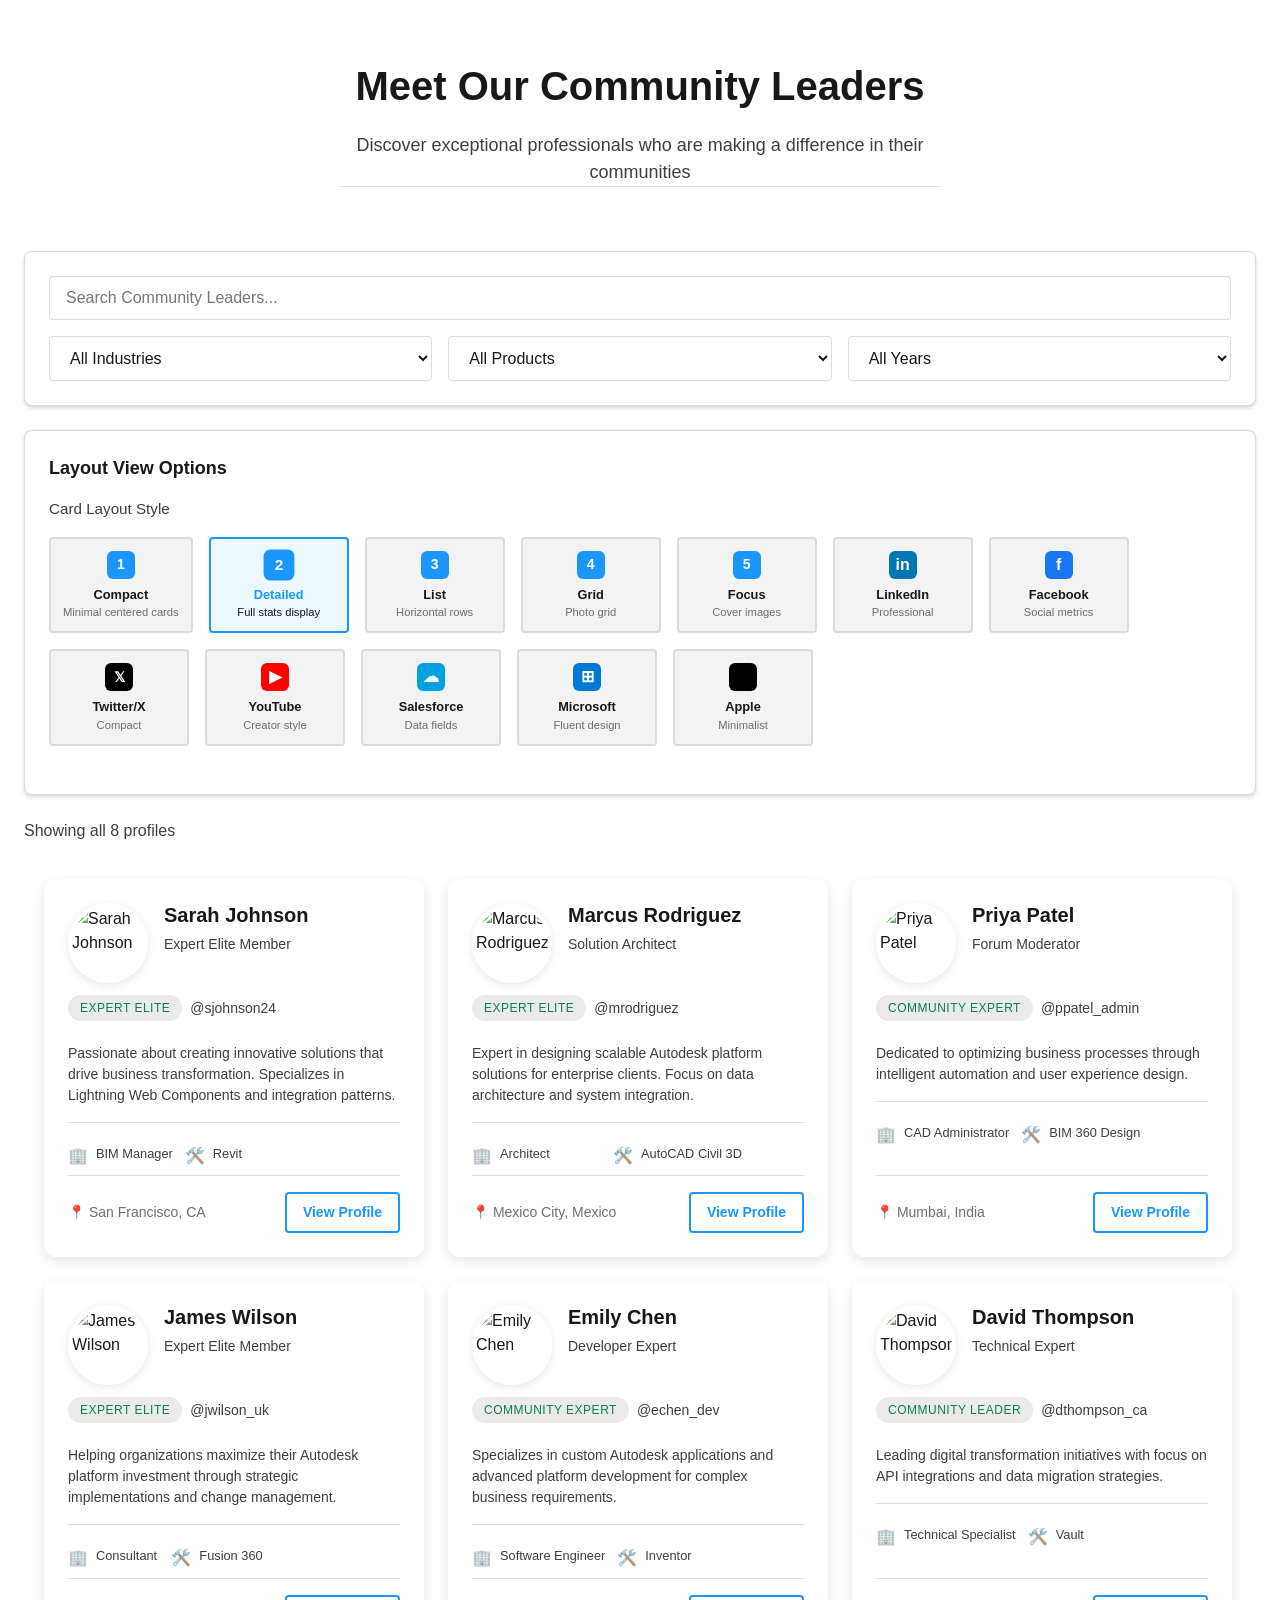
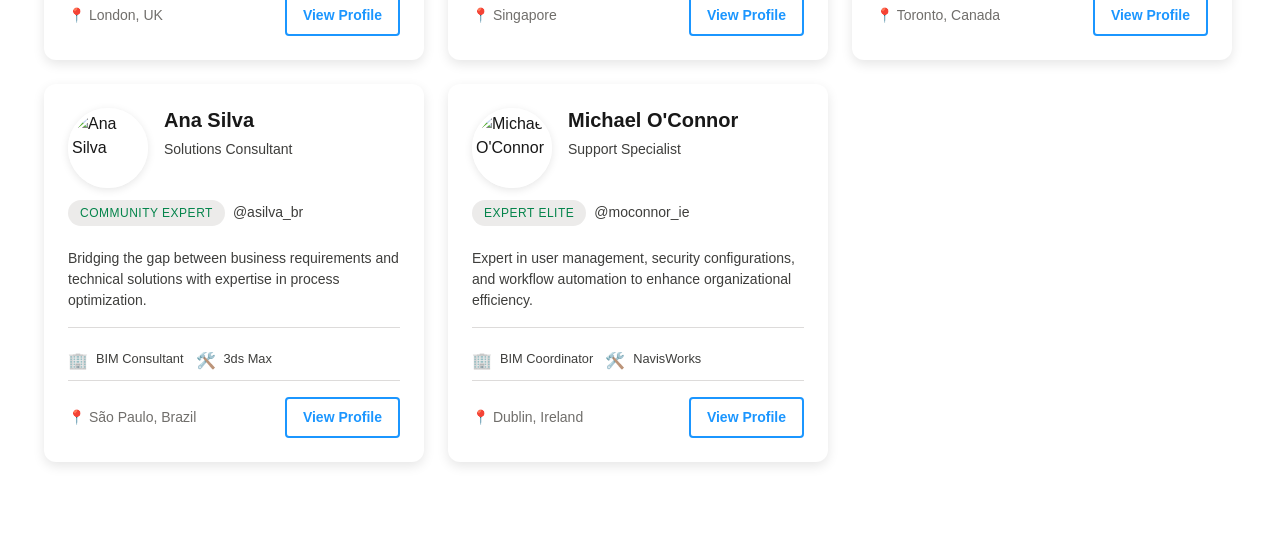
==== commit 59f6cc78: "Card Layous with short-tile" ====
--- a/index.html
+++ b/index.html
@@ -90,85 +90,97 @@
                     <div class="layout-option">
                         <label class="layout-option__label">
                             <input type="radio" name="layoutStyle" value="alignment-1" class="layout-option__input">
-                            <span class="layout-option__text">Option 1: Compact Card</span>
-                            <span class="layout-option__description">Minimal card view with centered layout</span>
+                            <span class="layout-badge">1</span>
+                            <span class="layout-option__text">Compact</span>
+                            <span class="layout-option__description">Minimal centered cards</span>
                         </label>
                     </div>
                     <div class="layout-option">
                         <label class="layout-option__label">
                             <input type="radio" name="layoutStyle" value="alignment-2" class="layout-option__input" checked>
-                            <span class="layout-option__text">Option 2: Detailed Card</span>
-                            <span class="layout-option__description">Full details with all stats visible</span>
+                            <span class="layout-badge">2</span>
+                            <span class="layout-option__text">Detailed</span>
+                            <span class="layout-option__description">Full stats display</span>
                         </label>
                     </div>
                     <div class="layout-option">
                         <label class="layout-option__label">
                             <input type="radio" name="layoutStyle" value="alignment-3" class="layout-option__input">
-                            <span class="layout-option__text">Option 3: List View</span>
-                            <span class="layout-option__description">Horizontal list layout for easy scanning</span>
+                            <span class="layout-badge">3</span>
+                            <span class="layout-option__text">List</span>
+                            <span class="layout-option__description">Horizontal rows</span>
                         </label>
                     </div>
                     <div class="layout-option">
                         <label class="layout-option__label">
                             <input type="radio" name="layoutStyle" value="alignment-4" class="layout-option__input">
-                            <span class="layout-option__text">Option 4: Grid Minimal</span>
-                            <span class="layout-option__description">Minimal grid with profile photos</span>
+                            <span class="layout-badge">4</span>
+                            <span class="layout-option__text">Grid</span>
+                            <span class="layout-option__description">Photo grid</span>
                         </label>
                     </div>
                     <div class="layout-option">
                         <label class="layout-option__label">
                             <input type="radio" name="layoutStyle" value="alignment-5" class="layout-option__input">
-                            <span class="layout-option__text">Option 5: Profile Focus</span>
-                            <span class="layout-option__description">Card-based layout with cover image</span>
+                            <span class="layout-badge">5</span>
+                            <span class="layout-option__text">Focus</span>
+                            <span class="layout-option__description">Cover images</span>
                         </label>
                     </div>
                     <div class="layout-option">
                         <label class="layout-option__label">
                             <input type="radio" name="layoutStyle" value="alignment-6" class="layout-option__input">
-                            <span class="layout-option__text">Option 6: LinkedIn Professional</span>
-                            <span class="layout-option__description">Professional layout with left-aligned photo</span>
+                            <span class="layout-badge layout-badge--brand" data-brand="in">in</span>
+                            <span class="layout-option__text">LinkedIn</span>
+                            <span class="layout-option__description">Professional</span>
                         </label>
                     </div>
                     <div class="layout-option">
                         <label class="layout-option__label">
                             <input type="radio" name="layoutStyle" value="alignment-7" class="layout-option__input">
-                            <span class="layout-option__text">Option 7: Facebook Social</span>
-                            <span class="layout-option__description">Cover photo with social metrics</span>
+                            <span class="layout-badge layout-badge--brand" data-brand="fb">f</span>
+                            <span class="layout-option__text">Facebook</span>
+                            <span class="layout-option__description">Social metrics</span>
                         </label>
                     </div>
                     <div class="layout-option">
                         <label class="layout-option__label">
                             <input type="radio" name="layoutStyle" value="alignment-8" class="layout-option__input">
-                            <span class="layout-option__text">Option 8: X (Twitter) Minimal</span>
-                            <span class="layout-option__description">Compact cards with @ handles</span>
+                            <span class="layout-badge layout-badge--brand" data-brand="x">𝕏</span>
+                            <span class="layout-option__text">Twitter/X</span>
+                            <span class="layout-option__description">Compact</span>
                         </label>
                     </div>
                     <div class="layout-option">
                         <label class="layout-option__label">
                             <input type="radio" name="layoutStyle" value="alignment-9" class="layout-option__input">
-                            <span class="layout-option__text">Option 9: YouTube Creator</span>
-                            <span class="layout-option__description">Channel-focused with metrics</span>
+                            <span class="layout-badge layout-badge--brand" data-brand="yt">▶</span>
+                            <span class="layout-option__text">YouTube</span>
+                            <span class="layout-option__description">Creator style</span>
                         </label>
                     </div>
                     <div class="layout-option">
                         <label class="layout-option__label">
                             <input type="radio" name="layoutStyle" value="alignment-10" class="layout-option__input">
-                            <span class="layout-option__text">Option 10: Salesforce Data</span>
-                            <span class="layout-option__description">Data-rich with field indicators</span>
+                            <span class="layout-badge layout-badge--brand" data-brand="sf">☁</span>
+                            <span class="layout-option__text">Salesforce</span>
+                            <span class="layout-option__description">Data fields</span>
                         </label>
                     </div>
                     <div class="layout-option">
                         <label class="layout-option__label">
                             <input type="radio" name="layoutStyle" value="alignment-11" class="layout-option__input">
-                            <span class="layout-option__text">Option 11: Microsoft Fluent</span>
-                            <span class="layout-option__description">Clean cards with subtle depth</span>
+                            <span class="layout-badge layout-badge--brand" data-brand="ms">⊞</span>
+                            <span class="layout-option__text">Microsoft</span>
+                            <span class="layout-option__description">Fluent design</span>
                         </label>
                     </div>
                     <div class="layout-option">
                         <label class="layout-option__label">
                             <input type="radio" name="layoutStyle" value="alignment-12" class="layout-option__input">
-                            <span class="layout-option__text">Option 12: Apple Minimalist</span>
-                            <span class="layout-option__description">Ultra-clean with lots of whitespace</span>
+                            <span class="layout-badge layout-badge--brand" data-brand="apple"></span>
+                            <span class="layout-option__text">Apple</span>
+                            <span class="layout-option__description">Minimalist</span>
                         </label>
                     </div>
                 </div>
--- a/styles.css
+++ b/styles.css
@@ -202,19 +202,76 @@
 }
 
 .layout-option {
-  flex: 1;
-  min-width: 250px;
+  flex: 0 0 auto;
+  min-width: 140px;
+  max-width: 180px;
 }
 
 .layout-option__label {
   display: flex;
   flex-direction: column;
-  padding: var(--slds-spacing-medium);
+  align-items: center;
+  padding: var(--slds-spacing-small);
   background: var(--slds-c-background-secondary);
   border: 2px solid var(--slds-c-border-primary);
   border-radius: var(--slds-border-radius-medium);
   cursor: pointer;
   transition: all 0.2s ease;
+  position: relative;
+}
+
+.layout-badge {
+  display: inline-flex;
+  align-items: center;
+  justify-content: center;
+  width: 28px;
+  height: 28px;
+  background: var(--slds-c-brand);
+  color: white;
+  border-radius: 6px;
+  font-size: 0.875rem;
+  font-weight: 600;
+  margin-bottom: 6px;
+}
+
+.layout-badge--brand {
+  font-size: 1rem;
+}
+
+.layout-badge--brand[data-brand="in"] {
+  background: #0077b5;
+}
+
+.layout-badge--brand[data-brand="fb"] {
+  background: #1877f2;
+  font-weight: 700;
+}
+
+.layout-badge--brand[data-brand="x"] {
+  background: #000;
+  font-size: 0.875rem;
+}
+
+.layout-badge--brand[data-brand="yt"] {
+  background: #ff0000;
+}
+
+.layout-badge--brand[data-brand="sf"] {
+  background: #00a1e0;
+}
+
+.layout-badge--brand[data-brand="ms"] {
+  background: #0078d4;
+}
+
+.layout-badge--brand[data-brand="apple"] {
+  background: #000;
+  position: relative;
+}
+
+.layout-badge--brand[data-brand="apple"]::before {
+  content: "";
+  font-size: 1.25rem;
 }
 
 .layout-option__label:hover {
@@ -228,19 +285,18 @@
   pointer-events: none;
 }
 
-.layout-option__input:checked + .layout-option__text {
+.layout-option__input:checked ~ .layout-badge {
+  background: var(--slds-c-brand);
+  transform: scale(1.1);
+}
+
+.layout-option__input:checked ~ .layout-option__text {
   color: var(--slds-c-brand);
   font-weight: 600;
 }
 
 .layout-option__input:checked ~ .layout-option__description {
   color: var(--slds-c-text-primary);
-}
-
-.layout-option__input:checked + .layout-option__text::before {
-  content: '✓ ';
-  color: var(--slds-c-brand);
-  font-weight: 700;
 }
 
 .layout-option__label:has(.layout-option__input:checked) {
@@ -249,16 +305,18 @@
 }
 
 .layout-option__text {
-  font-size: 1rem;
-  font-weight: 500;
+  font-size: 0.8rem;
+  font-weight: 600;
   color: var(--slds-c-text-primary);
-  margin-bottom: var(--slds-spacing-x-small);
+  margin-bottom: 2px;
+  text-align: center;
 }
 
 .layout-option__description {
-  font-size: 0.875rem;
-  color: var(--slds-c-text-secondary);
-  line-height: 1.4;
+  font-size: 0.7rem;
+  color: var(--slds-c-text-tertiary);
+  line-height: 1.2;
+  text-align: center;
 }
 
 /* Results Info */
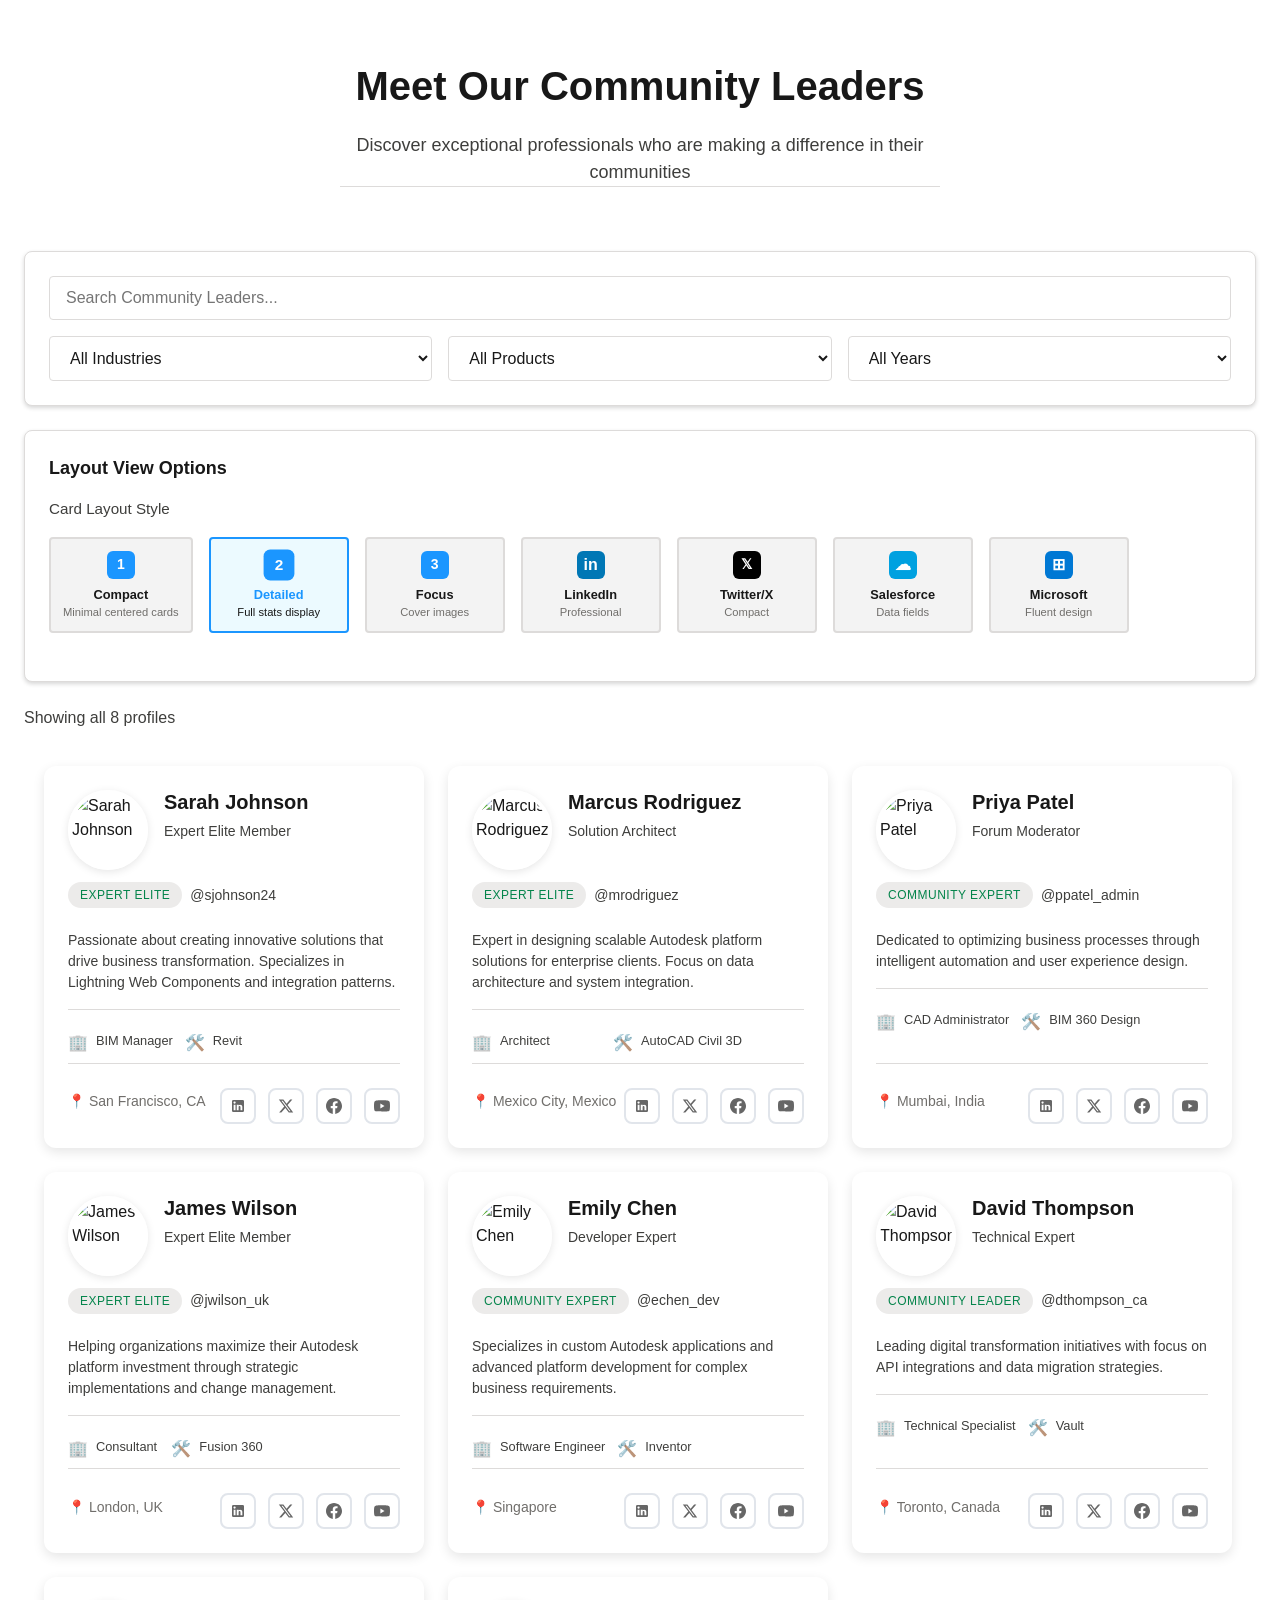
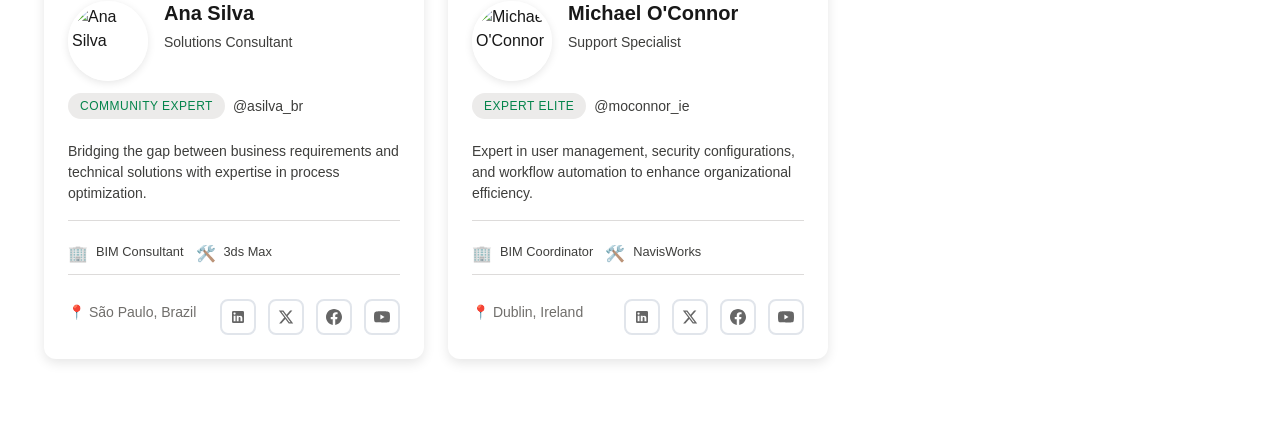
==== commit 842c91ea: "Reduced options to finalize" ====
--- a/index.html
+++ b/index.html
@@ -122,7 +122,7 @@
                     <div class="layout-option">
                         <label class="layout-option__label">
                             <input type="radio" name="layoutStyle" value="alignment-5" class="layout-option__input">
-                            <span class="layout-badge">5</span>
+                            <span class="layout-badge">3</span>
                             <span class="layout-option__text">Focus</span>
                             <span class="layout-option__description">Cover images</span>
                         </label>
--- a/styles.css
+++ b/styles.css
@@ -317,6 +317,15 @@
   color: var(--slds-c-text-tertiary);
   line-height: 1.2;
   text-align: center;
+}
+
+/* Hide specific layout options */
+.layout-option:has(input[value="alignment-3"]), /* List */
+.layout-option:has(input[value="alignment-4"]), /* Grid */  
+.layout-option:has(input[value="alignment-7"]), /* Facebook */
+.layout-option:has(input[value="alignment-9"]), /* YouTube */
+.layout-option:has(input[value="alignment-12"]) /* Apple */ {
+  display: none;
 }
 
 /* Results Info */
@@ -653,6 +662,87 @@
   align-items: center;
 }
 
+/* Social Links Styles */
+.social-links {
+  display: flex;
+  gap: 12px;
+  align-items: center;
+  justify-content: center;
+  margin-top: 8px;
+}
+
+.social-links--compact {
+  gap: 10px;
+}
+
+.social-links--inline {
+  gap: 8px;
+  margin-left: auto;
+}
+
+.social-links--minimal {
+  gap: 6px;
+}
+
+.social-links--full {
+  gap: 14px;
+  padding: 10px;
+  background: rgba(255, 255, 255, 0.95);
+  border-radius: 8px;
+  justify-content: space-evenly;
+}
+
+.social-link {
+  display: inline-flex;
+  align-items: center;
+  justify-content: center;
+  width: 36px;
+  height: 36px;
+  border-radius: 8px;
+  transition: all 0.3s ease;
+  text-decoration: none;
+  background: white;
+  border: 2px solid #e1e5eb;
+  color: #666;
+}
+
+.social-link:hover {
+  transform: translateY(-2px);
+  box-shadow: 0 4px 12px rgba(0, 0, 0, 0.15);
+}
+
+.social-link svg {
+  transition: all 0.3s ease;
+}
+
+/* LinkedIn */
+.social-link--linkedin:hover {
+  background: #0077b5;
+  border-color: #0077b5;
+  color: white;
+}
+
+/* X (Twitter) */
+.social-link--x:hover {
+  background: #000;
+  border-color: #000;
+  color: white;
+}
+
+/* Facebook */
+.social-link--facebook:hover {
+  background: #1877f2;
+  border-color: #1877f2;
+  color: white;
+}
+
+/* YouTube */
+.social-link--youtube:hover {
+  background: #ff0000;
+  border-color: #ff0000;
+  color: white;
+}
+
 .profile-card__action {
   display: inline-block;
   padding: 12px 24px;
@@ -672,6 +762,21 @@
   padding: 8px 16px;
   border-radius: 4px;
   font-size: 0.875rem;
+}
+
+body.alignment-2 .profile-card__stats {
+  display: flex;
+  flex-direction: column;
+  gap: 8px;
+}
+
+body.alignment-2 .stat-item {
+  width: 100%;
+  justify-content: flex-start;
+}
+
+body.alignment-2 .stat-item--full {
+  grid-column: 1;
 }
 
 .profile-card__action:hover {
@@ -767,6 +872,11 @@
   gap: 12px;
 }
 
+body.alignment-3 .social-links--inline {
+  margin-left: auto;
+  margin-right: 0;
+}
+
 body.alignment-3 .profile-card--list {
   display: flex;
   align-items: center;
@@ -828,6 +938,16 @@
   display: grid;
   grid-template-columns: repeat(auto-fill, minmax(200px, 1fr));
   gap: 20px;
+}
+
+body.alignment-4 .social-links--minimal {
+  justify-content: center;
+  margin-top: 12px;
+}
+
+body.alignment-4 .social-links--minimal .social-link {
+  width: 32px;
+  height: 32px;
 }
 
 body.alignment-4 .profile-card--minimal {
@@ -1277,6 +1397,7 @@
   display: flex;
   gap: 8px;
   flex-shrink: 0;
+  display: none;
 }
 
 .btn--connect {
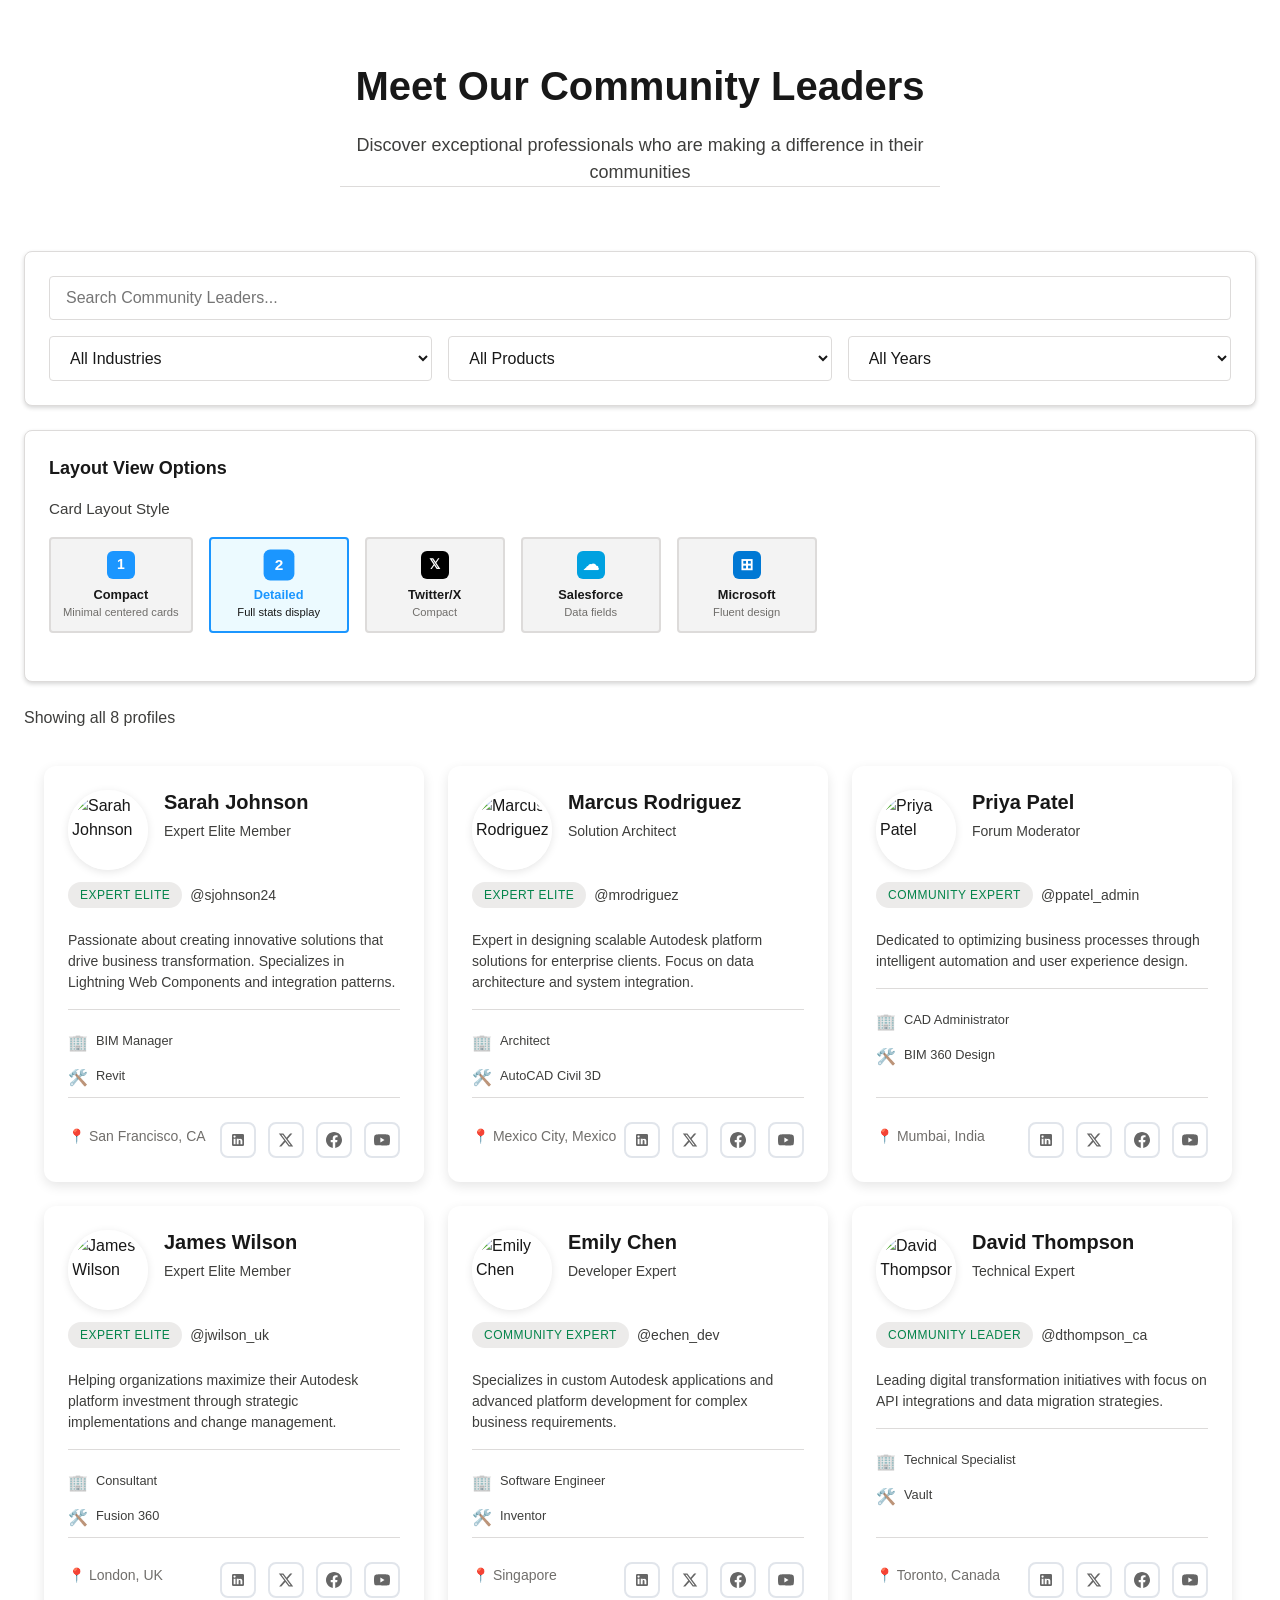
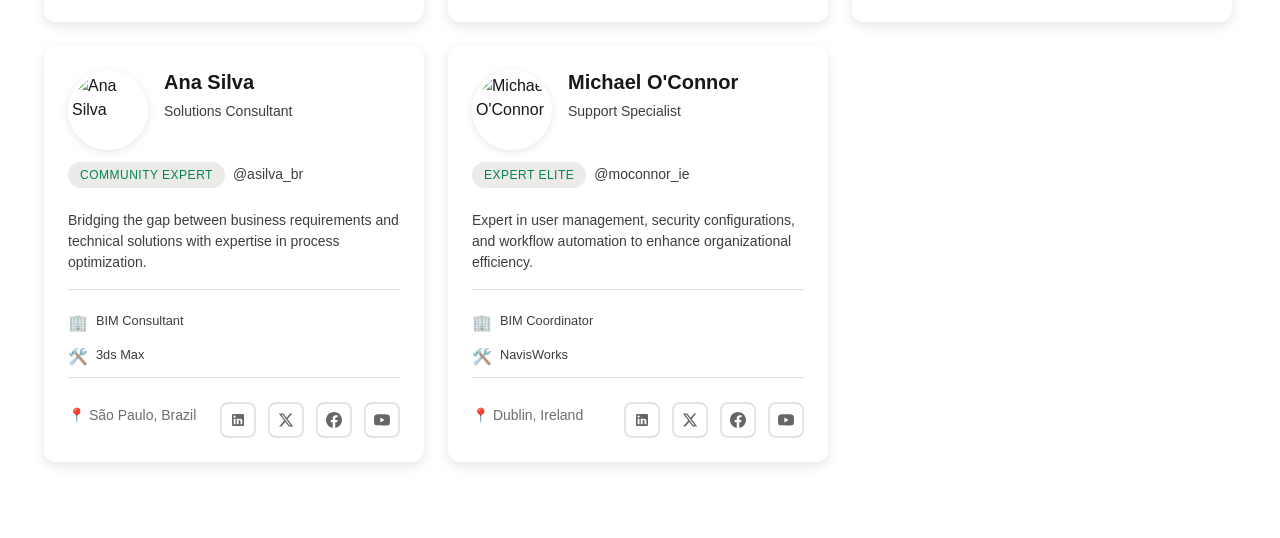
==== commit 008b66f5: "Reduced options to finalize - 2" ====
--- a/index.html
+++ b/index.html
@@ -119,7 +119,7 @@
                             <span class="layout-option__description">Photo grid</span>
                         </label>
                     </div>
-                    <div class="layout-option">
+                    <div class="layout-option add-on-hides">
                         <label class="layout-option__label">
                             <input type="radio" name="layoutStyle" value="alignment-5" class="layout-option__input">
                             <span class="layout-badge">3</span>
@@ -127,7 +127,7 @@
                             <span class="layout-option__description">Cover images</span>
                         </label>
                     </div>
-                    <div class="layout-option">
+                    <div class="layout-option add-on-hides">
                         <label class="layout-option__label">
                             <input type="radio" name="layoutStyle" value="alignment-6" class="layout-option__input">
                             <span class="layout-badge layout-badge--brand" data-brand="in">in</span>
--- a/styles.css
+++ b/styles.css
@@ -775,9 +775,6 @@
   justify-content: flex-start;
 }
 
-body.alignment-2 .stat-item--full {
-  grid-column: 1;
-}
 
 .profile-card__action:hover {
   background: var(--slds-c-brand);
@@ -861,9 +858,6 @@
 }
 
 /* Ensure stats are visible in alignment-2 (Default) */
-body.alignment-2 .profile-card__stats {
-  display: grid;
-}
 
 /* Alignment 3 - List View */
 body.alignment-3 .profile-grid {
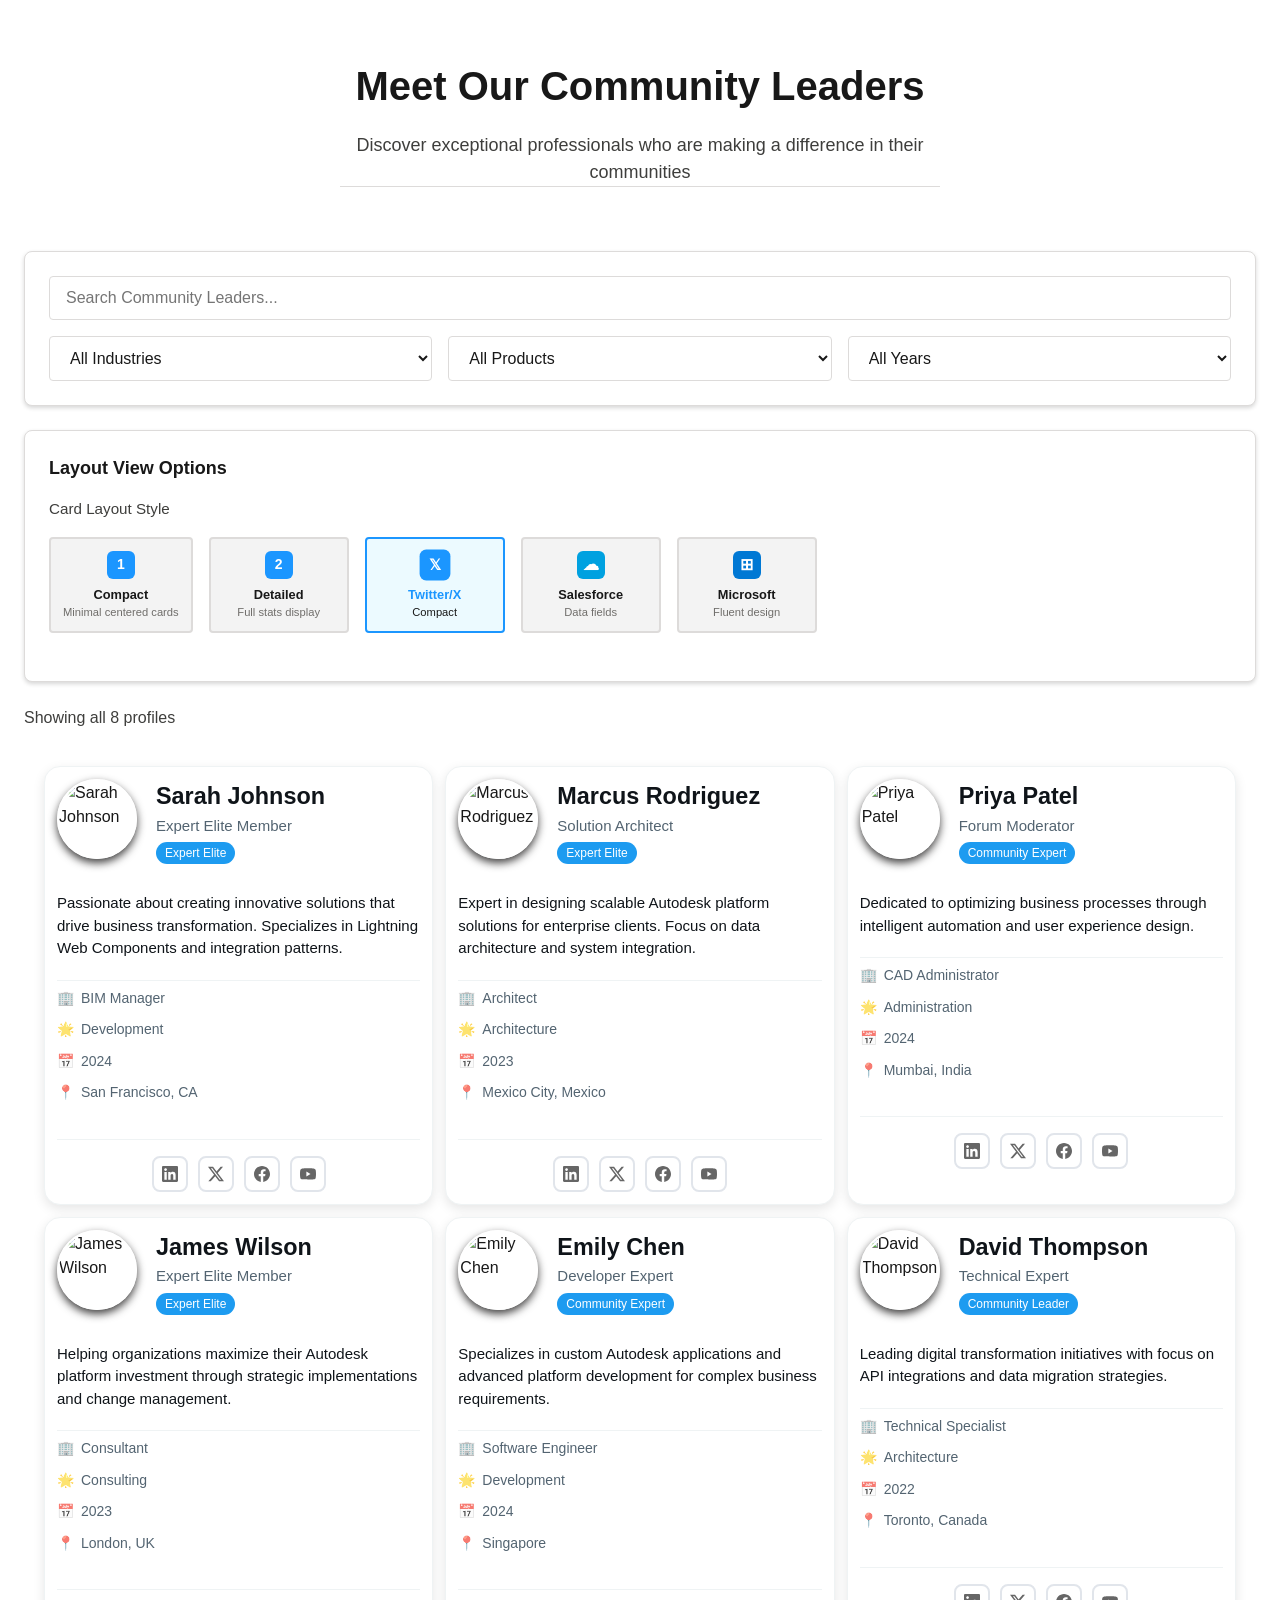
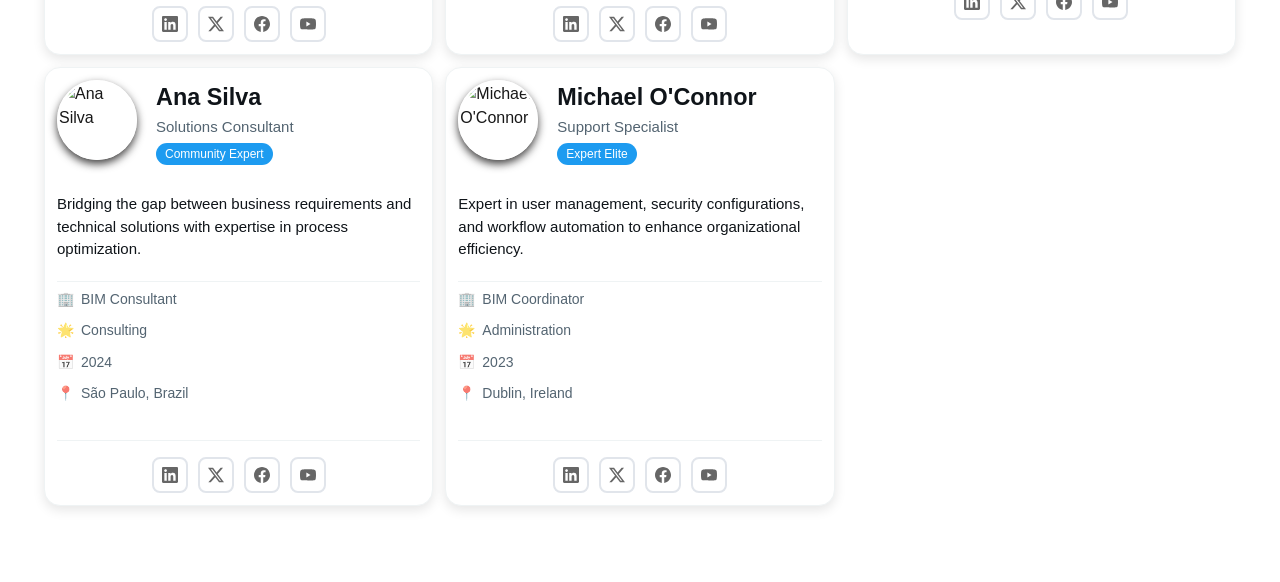
==== commit 9a969c10: "Twitter card styling v3" ====
--- a/index.html
+++ b/index.html
@@ -97,7 +97,7 @@
                     </div>
                     <div class="layout-option">
                         <label class="layout-option__label">
-                            <input type="radio" name="layoutStyle" value="alignment-2" class="layout-option__input" checked>
+                            <input type="radio" name="layoutStyle" value="alignment-2" class="layout-option__input">
                             <span class="layout-badge">2</span>
                             <span class="layout-option__text">Detailed</span>
                             <span class="layout-option__description">Full stats display</span>
@@ -145,7 +145,7 @@
                     </div>
                     <div class="layout-option">
                         <label class="layout-option__label">
-                            <input type="radio" name="layoutStyle" value="alignment-8" class="layout-option__input">
+                            <input type="radio" name="layoutStyle" value="alignment-8" class="layout-option__input" checked>
                             <span class="layout-badge layout-badge--brand" data-brand="x">𝕏</span>
                             <span class="layout-option__text">Twitter/X</span>
                             <span class="layout-option__description">Compact</span>
--- a/styles.css
+++ b/styles.css
@@ -1509,19 +1509,28 @@
   border-radius: 16px;
   padding: 12px;
   display: flex;
+  flex-direction: column;
   gap: 12px;
   transition: background 0.2s ease;
 }
 
+.profile-card__tw-main {
+  display: flex;
+  gap: 12px;
+}
+
 .profile-card--twitter:hover {
   background: #f7f9f9;
 }
 
 .profile-card__tw-avatar {
-  width: 48px;
-  height: 48px;
   border-radius: 50%;
-  flex-shrink: 0;
+    width: 80px;
+    height: 80px;
+    margin-bottom: 0;
+    margin-right: 7px;
+    border: 2px solid #FFFFFF;
+    box-shadow: 0 4px 9px rgb(10 9 9 / 78%);
 }
 
 .profile-card__tw-content {
@@ -1536,8 +1545,16 @@
   margin-bottom: 8px;
 }
 
+.profile-card__tw-name-section {
+  display: flex;
+  flex-direction: column;
+  align-items: flex-start;
+  justify-content: center;
+  min-height: 48px;
+  font-size: 1.25rem;
+}
+
 .profile-card__tw-name {
-  font-size: 0.9375rem;
   font-weight: 700;
   margin: 0;
   color: #0f1419;
@@ -1560,15 +1577,22 @@
   cursor: pointer;
 }
 
+.btn--follow.add-on-hides {
+  display: none !important;
+}
+
 .profile-card__tw-bio {
-  font-size: 0.9375rem;
-  color: #0f1419;
-  margin: 0 0 8px 0;
-  overflow: hidden;
-  text-overflow: ellipsis;
-  display: -webkit-box;
-  -webkit-line-clamp: 2;
-  -webkit-box-orient: vertical;
+    font-size: 0.9375rem;
+    color: #0f1419;
+    margin: 8px 0 0 0;
+    overflow: hidden;
+    text-overflow: ellipsis;
+    display: -webkit-box;
+    -webkit-line-clamp: 3;
+    -webkit-box-orient: vertical;
+    width: 100%;
+    text-align: left;
+    max-height: calc(1.5em * 3);
 }
 
 .profile-card__tw-stats {
@@ -1576,6 +1600,74 @@
   gap: 16px;
   font-size: 0.875rem;
   color: #536471;
+}
+
+.profile-card__tw-stats.add-on-hides {
+  display: none !important;
+}
+
+.profile-card__tw-separator {
+  height: 1px;
+  background: #eff3f4;
+  margin: 12px 0;
+}
+
+.profile-card__tw-right {
+  position: absolute;
+    right: 15px;
+}
+
+.profile-card__tw-role-badge {
+  background: #1d9bf0;
+    color: white;
+    padding: 2px 9px;
+    border-radius: 12px;
+    font-size: 0.75rem;
+    white-space: nowrap;
+    margin-top: 5px;
+}
+
+.profile-card__tw-bio-separator {
+  height: 1px;
+  background: #eff3f4;
+  margin: 8px 0;
+}
+
+body.alignment-8 .profile-card__stats {
+  display: flex;
+  flex-direction: column;
+  /* gap: 6px; */
+  margin: 8px 0;
+  border-top: 1px solid #eff3f4;
+    width: 100%;
+}
+
+body.alignment-8 .stat-item {
+  display: flex;
+  align-items: center;
+  gap: 8px;
+  font-size: 0.875rem;
+  color: #536471;
+}
+
+body.alignment-8 .stat-icon {
+  font-size: 0.875rem;
+  width: 16px;
+  flex-shrink: 0;
+}
+
+body.alignment-8 .stat-value {
+  flex: 1;
+}
+
+.profile-card__tw-footer {
+  margin-top: 8px;
+  padding-top: 8px;
+  border-top: 1px solid #eff3f4;
+  display: flex;
+  justify-content: center;
+  align-items: center;
+  width: 100%;
 }
 
 /* Alignment 9 - YouTube Creator */
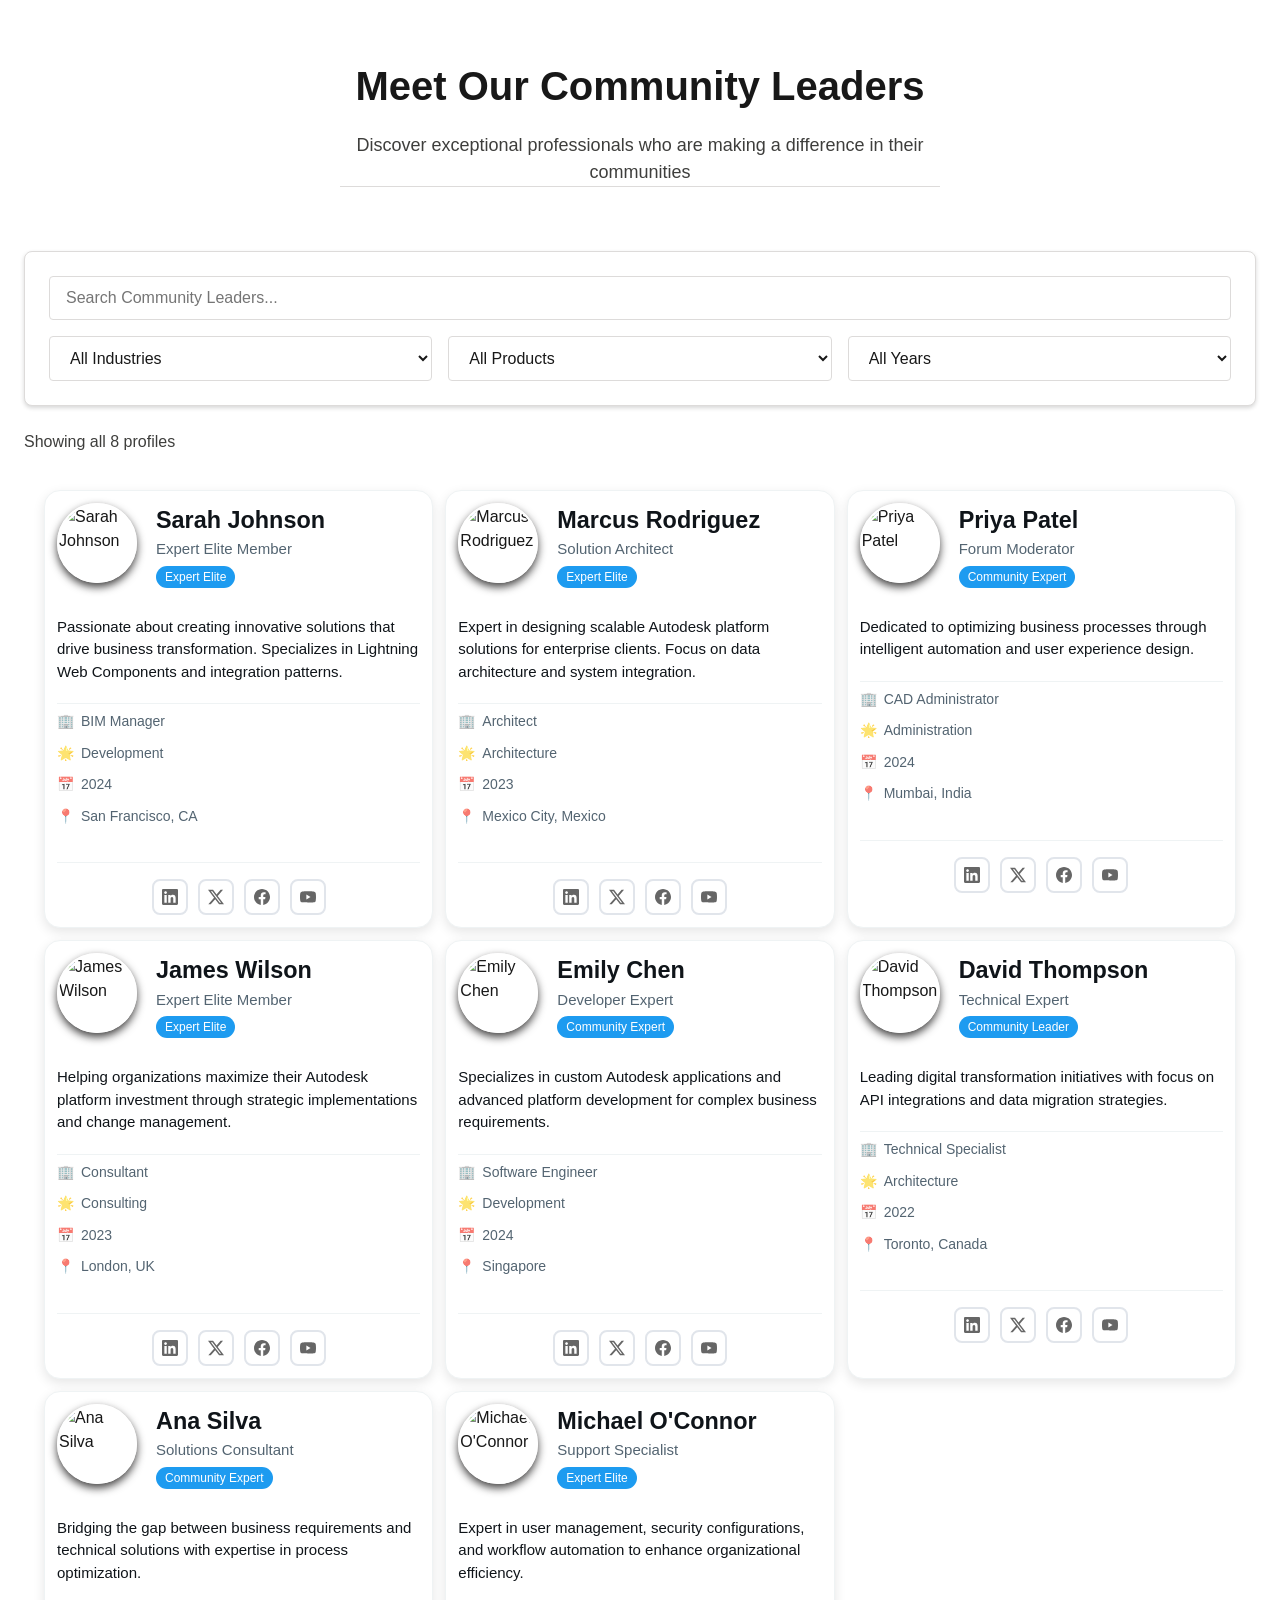
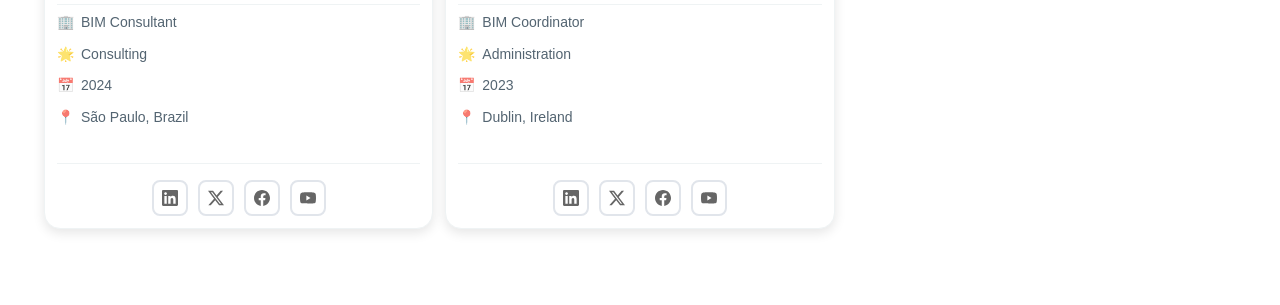
==== commit 99ddf9c5: "Refined version of member profile card" ====
--- a/index.html
+++ b/index.html
@@ -80,7 +80,7 @@
             </div>
         </div>
 
-        <div class="layout-controls">
+        <div class="layout-controls add-on-hides">
             <div class="layout-controls__header">
                 <h3 class="layout-controls__title">Layout View Options</h3>
             </div>
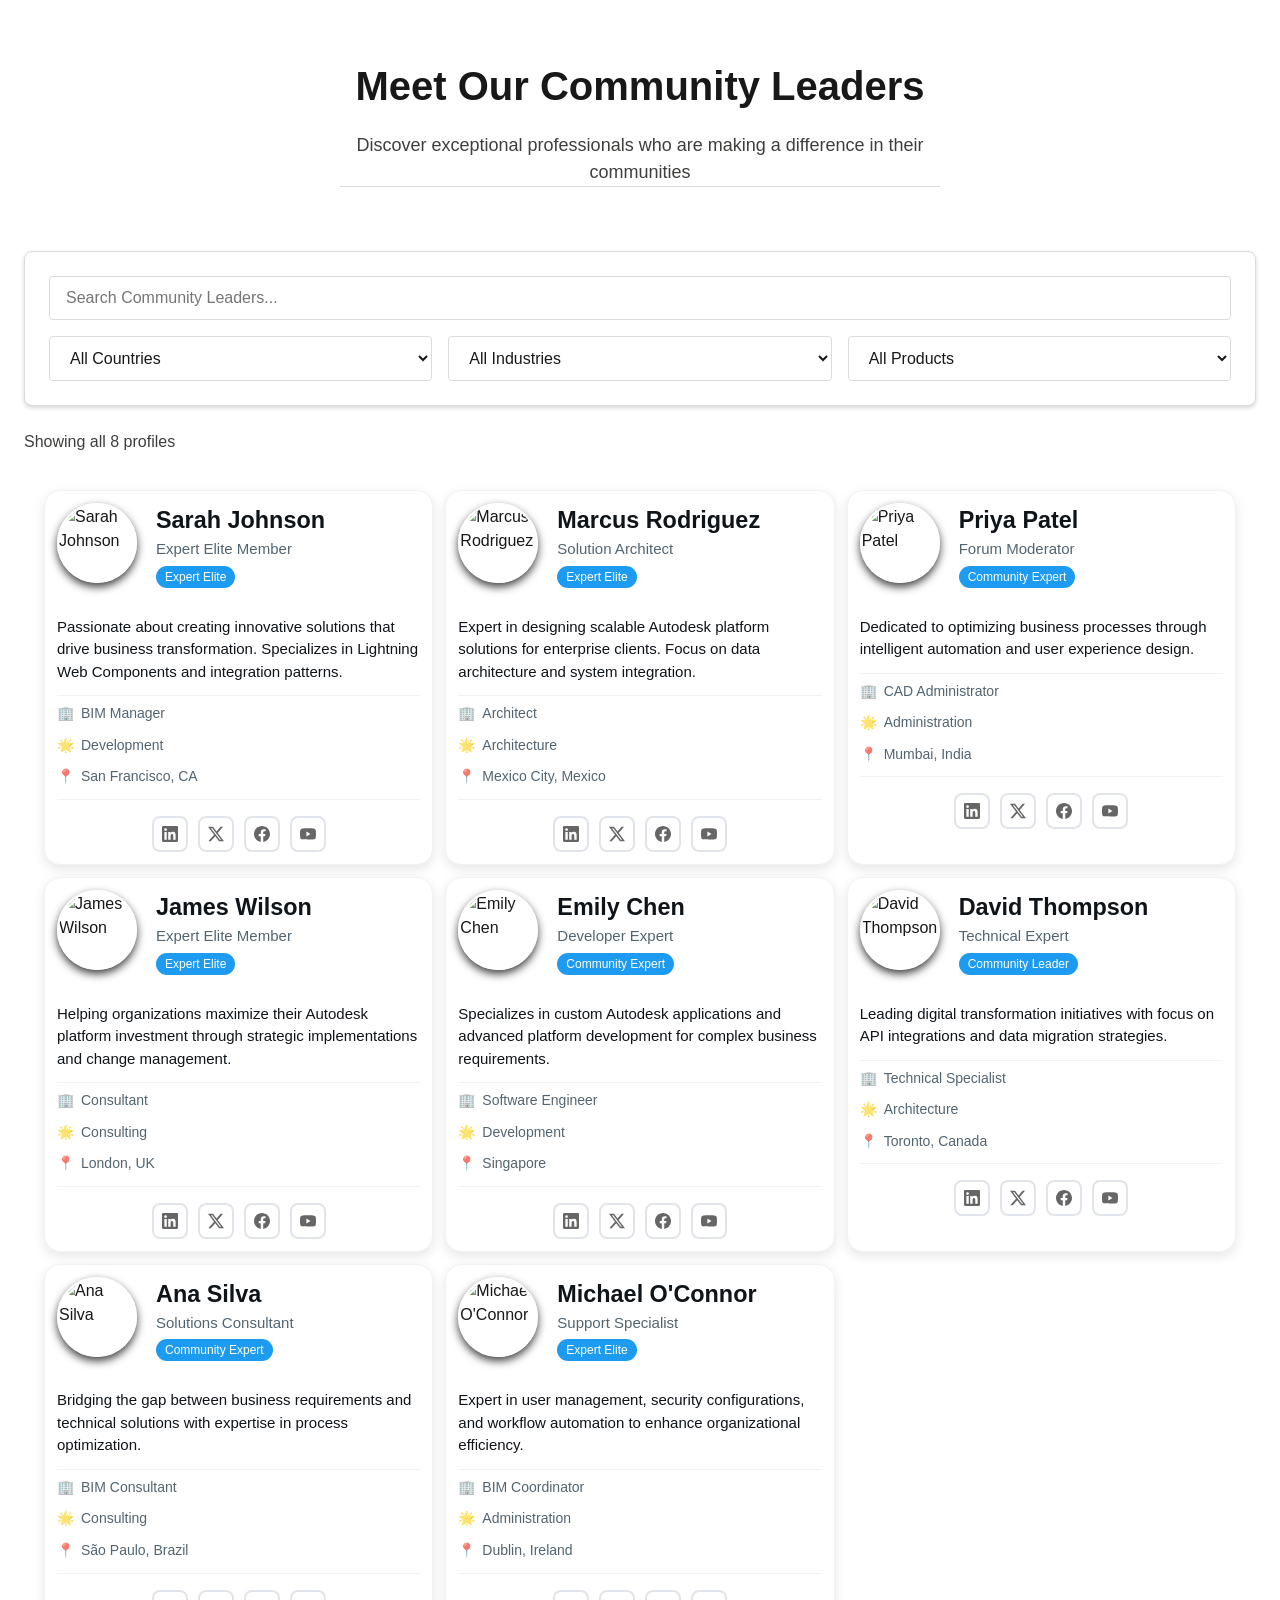
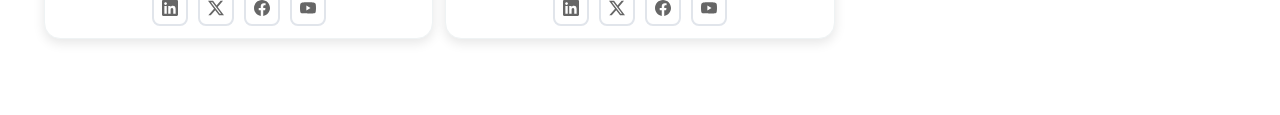
==== commit ca3b63d2: "Included Country Filter + Adjusted space" ====
--- a/index.html
+++ b/index.html
@@ -19,6 +19,17 @@
                 <input type="text" id="searchInput" class="search-input" placeholder="Search Community Leaders...">
             </div>
             <div class="filters__options">
+                <select id="countryFilter" class="filter-select">
+                    <option value="">All Countries</option>
+                    <option value="USA">USA</option>
+                    <option value="Mexico">Mexico</option>
+                    <option value="India">India</option>
+                    <option value="UK">UK</option>
+                    <option value="Singapore">Singapore</option>
+                    <option value="Canada">Canada</option>
+                    <option value="Brazil">Brazil</option>
+                    <option value="Ireland">Ireland</option>
+                </select>
                 <select id="regionFilter" class="filter-select add-on-hides">
                     <option value="">All Regions</option>
                     <option value="north-america">North America</option>
@@ -57,7 +68,7 @@
                     <option value="Revit">Revit</option>
                     <option value="Vault">Vault</option>
                 </select>
-                <select id="yearFilter" class="filter-select">
+                <select id="yearFilter" class="filter-select add-on-hides">
                     <option value="">All Years</option>
                     <option value="2024">2024</option>
                     <option value="2023">2023</option>
--- a/styles.css
+++ b/styles.css
@@ -848,7 +848,7 @@
   display: grid;
   grid-template-columns: 1fr 1fr;
   gap: 12px;
-  padding: 8px 0;
+  padding-top: 8px;
   transition: all 0.3s ease;
 }
 
@@ -1637,7 +1637,7 @@
   display: flex;
   flex-direction: column;
   /* gap: 6px; */
-  margin: 8px 0;
+  margin-top: 8px 0;
   border-top: 1px solid #eff3f4;
     width: 100%;
 }
@@ -1661,7 +1661,6 @@
 }
 
 .profile-card__tw-footer {
-  margin-top: 8px;
   padding-top: 8px;
   border-top: 1px solid #eff3f4;
   display: flex;
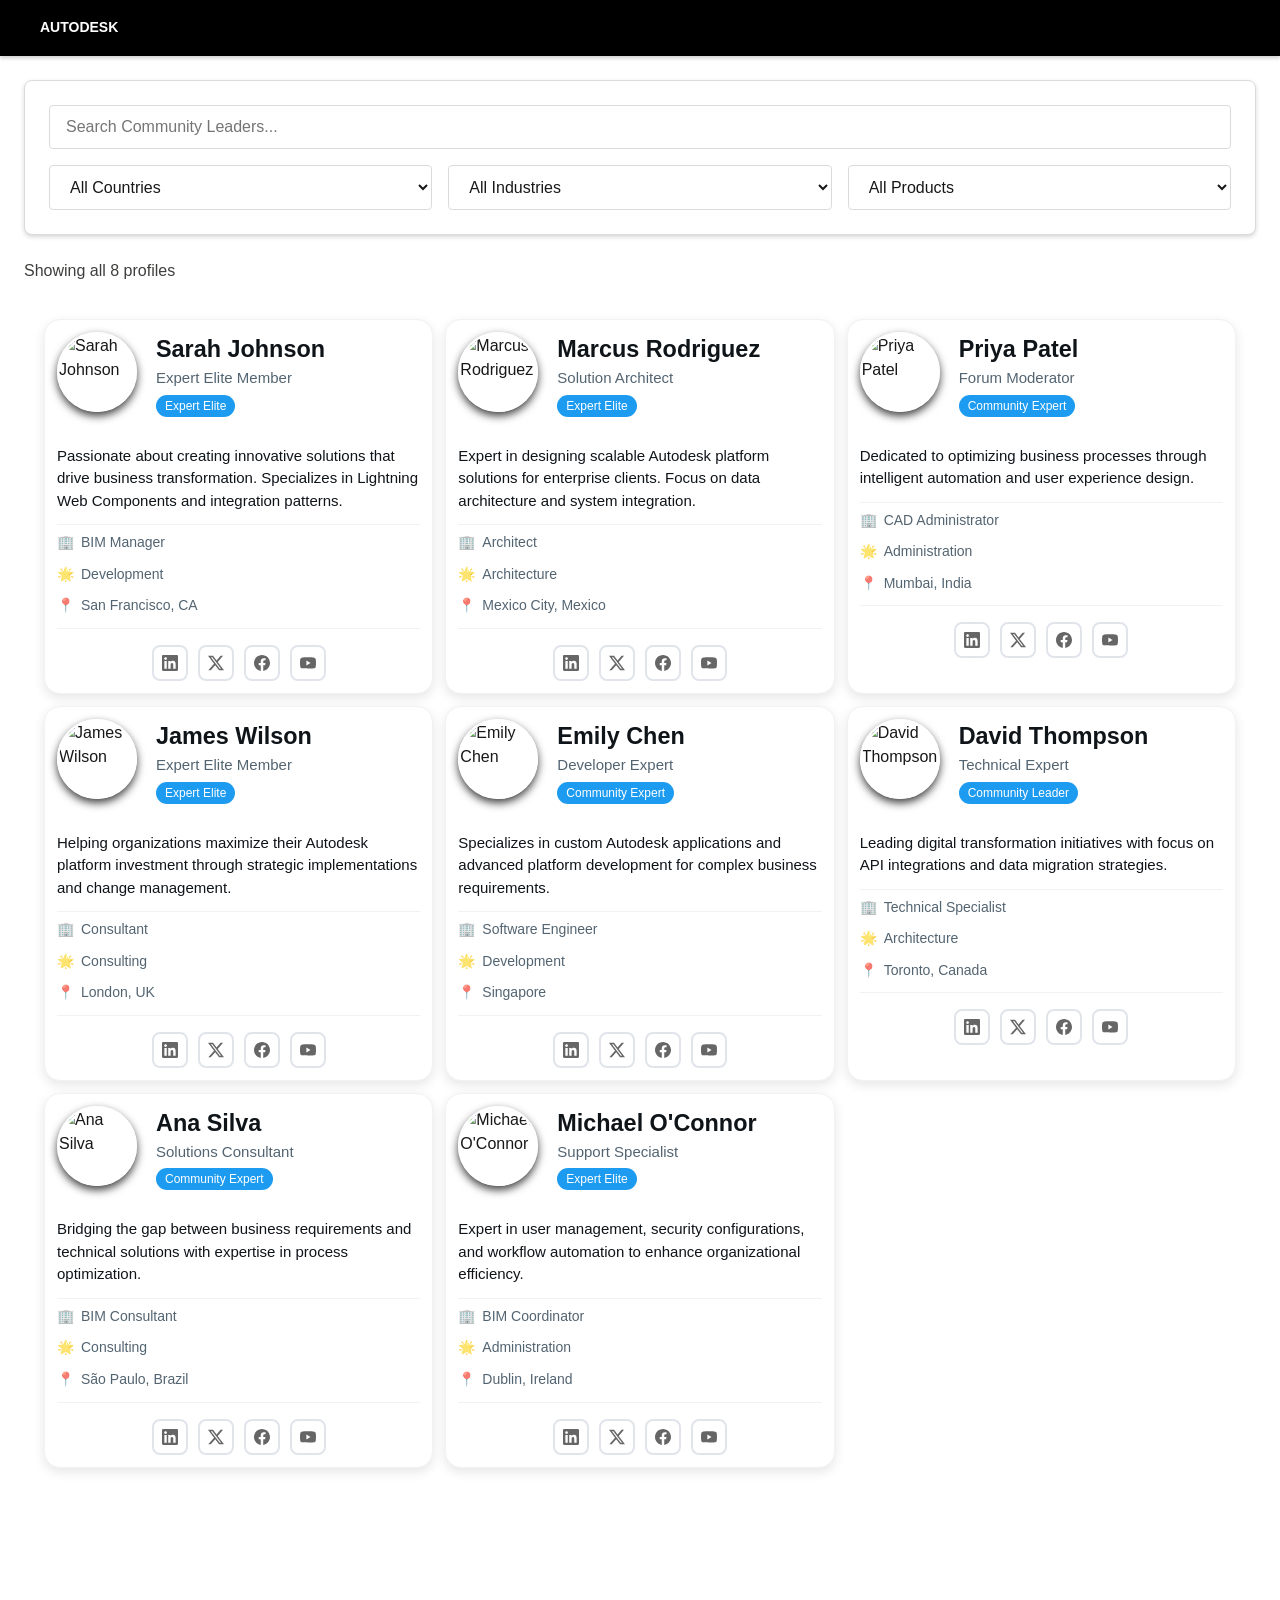
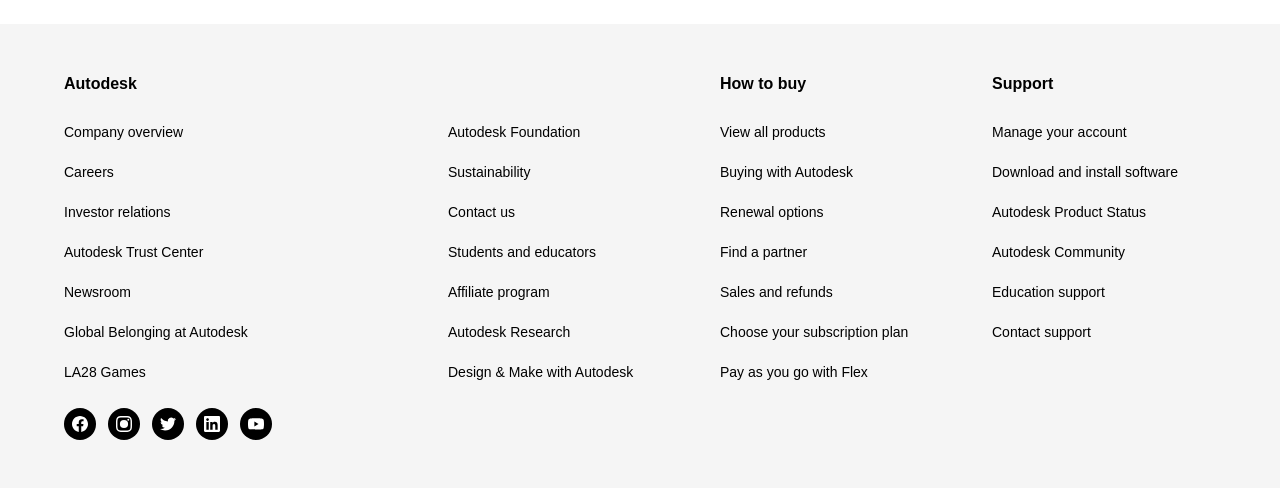
==== commit f8a56ca6: "Header/Footer branding" ====
--- a/index.html
+++ b/index.html
@@ -3,15 +3,38 @@
 <head>
     <meta charset="UTF-8">
     <meta name="viewport" content="width=device-width, initial-scale=1.0">
-    <title>Community Leaders - Trailhead Style</title>
+    <title>Community Leaders - Autodesk</title>
     <link rel="stylesheet" href="styles.css">
+    <link rel="stylesheet" href="header.css">
+    <link rel="stylesheet" href="footer.css">
     <link href="https://fonts.googleapis.com/css2?family=Inter:wght@300;400;500;600;700&display=swap" rel="stylesheet">
 </head>
 <body>
     <div class="container">
         <header class="header">
-            <h1 class="header__title">Meet Our Community Leaders</h1>
-            <p class="header__description">Discover exceptional professionals who are making a difference in their communities</p>
+            <nav class="header__nav">
+                <div class="header__nav-container">
+                    <div class="header__nav-left">
+                        <!-- <a href="#" class="header__brand-link">Autodesk</a> -->
+                        <a href="#" class="header__logo">
+                            <svg width="140" height="24" viewBox="0 0 140 24" class="autodesk-logo">
+                                <text x="20" y="16" font-family="Arial, sans-serif" font-size="14" font-weight="600" fill="currentColor">AUTODESK</text>
+                            </svg>
+                        </a>
+                    </div>
+                    <div class="header__nav-center add-on-hides">
+                        <div class="header__search">
+                            <input type="text" class="header__search-input" placeholder="Search" />
+                            <button class="header__search-btn" aria-label="Search">
+                                <svg width="18" height="18" viewBox="0 0 24 24" fill="none" stroke="currentColor" stroke-width="2">
+                                    <circle cx="11" cy="11" r="8"/>
+                                    <path d="m21 21-4.35-4.35"/>
+                                </svg>
+                            </button>
+                        </div>
+                    </div>
+                </div>
+            </nav>
         </header>
 
         <div class="filters">
@@ -228,6 +251,86 @@
             </div>
         </div>
     </div>
+    
+    <footer class="footer">
+        <div class="footer__container">
+            <div class="footer__grid">
+                <div class="footer__column">
+                    <h3 class="footer__heading">Autodesk</h3>
+                    <ul class="footer__list">
+                        <li><a href="#" class="footer__link">Company overview</a></li>
+                        <li><a href="#" class="footer__link">Careers</a></li>
+                        <li><a href="#" class="footer__link">Investor relations</a></li>
+                        <li><a href="#" class="footer__link">Autodesk Trust Center</a></li>
+                        <li><a href="#" class="footer__link">Newsroom</a></li>
+                        <li><a href="#" class="footer__link">Global Belonging at Autodesk</a></li>
+                        <li><a href="#" class="footer__link">LA28 Games</a></li>
+                    </ul>
+                    <div class="footer__social">
+                        <a href="#" class="footer__social-icon" aria-label="Facebook">
+                            <svg width="24" height="24" viewBox="0 0 24 24" fill="currentColor">
+                                <path d="M24 12.073c0-6.627-5.373-12-12-12s-12 5.373-12 12c0 5.99 4.388 10.954 10.125 11.854v-8.385H7.078v-3.47h3.047V9.43c0-3.007 1.792-4.669 4.533-4.669 1.312 0 2.686.235 2.686.235v2.953H15.83c-1.491 0-1.956.925-1.956 1.874v2.25h3.328l-.532 3.47h-2.796v8.385C19.612 23.027 24 18.062 24 12.073z"/>
+                            </svg>
+                        </a>
+                        <a href="#" class="footer__social-icon" aria-label="Instagram">
+                            <svg width="24" height="24" viewBox="0 0 24 24" fill="currentColor">
+                                <path d="M12 2.163c3.204 0 3.584.012 4.85.07 3.252.148 4.771 1.691 4.919 4.919.058 1.265.069 1.645.069 4.849 0 3.205-.012 3.584-.069 4.849-.149 3.225-1.664 4.771-4.919 4.919-1.266.058-1.644.07-4.85.07-3.204 0-3.584-.012-4.849-.07-3.26-.149-4.771-1.699-4.919-4.92-.058-1.265-.07-1.644-.07-4.849 0-3.204.013-3.583.07-4.849.149-3.227 1.664-4.771 4.919-4.919 1.266-.057 1.645-.069 4.849-.069zm0-2.163c-3.259 0-3.667.014-4.947.072-4.358.2-6.78 2.618-6.98 6.98-.059 1.281-.073 1.689-.073 4.948 0 3.259.014 3.668.072 4.948.2 4.358 2.618 6.78 6.98 6.98 1.281.058 1.689.072 4.948.072 3.259 0 3.668-.014 4.948-.072 4.354-.2 6.782-2.618 6.979-6.98.059-1.28.073-1.689.073-4.948 0-3.259-.014-3.667-.072-4.947-.196-4.354-2.617-6.78-6.979-6.98-1.281-.059-1.69-.073-4.949-.073zM5.838 12a6.162 6.162 0 1 1 12.324 0 6.162 6.162 0 0 1-12.324 0zM12 16a4 4 0 1 1 0-8 4 4 0 0 1 0 8zm4.965-10.405a1.44 1.44 0 1 1 2.881.001 1.44 1.44 0 0 1-2.881-.001z"/>
+                            </svg>
+                        </a>
+                        <a href="#" class="footer__social-icon" aria-label="Twitter">
+                            <svg width="24" height="24" viewBox="0 0 24 24" fill="currentColor">
+                                <path d="M23.953 4.57a10 10 0 01-2.825.775 4.958 4.958 0 002.163-2.723c-.951.555-2.005.959-3.127 1.184a4.92 4.92 0 00-8.384 4.482C7.69 8.095 4.067 6.13 1.64 3.162a4.822 4.822 0 00-.666 2.475c0 1.71.87 3.213 2.188 4.096a4.904 4.904 0 01-2.228-.616v.06a4.923 4.923 0 003.946 4.827 4.996 4.996 0 01-2.212.085 4.936 4.936 0 004.604 3.417 9.867 9.867 0 01-6.102 2.105c-.39 0-.779-.023-1.17-.067a13.995 13.995 0 007.557 2.209c9.053 0 13.998-7.496 13.998-13.985 0-.21 0-.42-.015-.63A9.935 9.935 0 0024 4.59z"/>
+                            </svg>
+                        </a>
+                        <a href="#" class="footer__social-icon" aria-label="LinkedIn">
+                            <svg width="24" height="24" viewBox="0 0 24 24" fill="currentColor">
+                                <path d="M20.447 20.452h-3.554v-5.569c0-1.328-.027-3.037-1.852-3.037-1.853 0-2.136 1.445-2.136 2.939v5.667H9.351V9h3.414v1.561h.046c.477-.9 1.637-1.85 3.37-1.85 3.601 0 4.267 2.37 4.267 5.455v6.286zM5.337 7.433c-1.144 0-2.063-.926-2.063-2.065 0-1.138.92-2.063 2.063-2.063 1.14 0 2.064.925 2.064 2.063 0 1.139-.925 2.065-2.064 2.065zm1.782 13.019H3.555V9h3.564v11.452zM22.225 0H1.771C.792 0 0 .774 0 1.729v20.542C0 23.227.792 24 1.771 24h20.451C23.2 24 24 23.227 24 22.271V1.729C24 .774 23.2 0 22.222 0h.003z"/>
+                            </svg>
+                        </a>
+                        <a href="#" class="footer__social-icon" aria-label="YouTube">
+                            <svg width="24" height="24" viewBox="0 0 24 24" fill="currentColor">
+                                <path d="M23.498 6.186a3.016 3.016 0 0 0-2.122-2.136C19.505 3.545 12 3.545 12 3.545s-7.505 0-9.377.505A3.017 3.017 0 0 0 .502 6.186C0 8.07 0 12 0 12s0 3.93.502 5.814a3.016 3.016 0 0 0 2.122 2.136c1.871.505 9.376.505 9.376.505s7.505 0 9.377-.505a3.015 3.015 0 0 0 2.122-2.136C24 15.93 24 12 24 12s0-3.93-.502-5.814zM9.545 15.568V8.432L15.818 12l-6.273 3.568z"/>
+                            </svg>
+                        </a>
+                    </div>
+                </div>
+                <div class="footer__column">
+                    <ul class="footer__list footer__list--no-heading">
+                        <li><a href="#" class="footer__link">Autodesk Foundation</a></li>
+                        <li><a href="#" class="footer__link">Sustainability</a></li>
+                        <li><a href="#" class="footer__link">Contact us</a></li>
+                        <li><a href="#" class="footer__link">Students and educators</a></li>
+                        <li><a href="#" class="footer__link">Affiliate program</a></li>
+                        <li><a href="#" class="footer__link">Autodesk Research</a></li>
+                        <li><a href="#" class="footer__link">Design & Make with Autodesk</a></li>
+                    </ul>
+                </div>
+                <div class="footer__column">
+                    <h3 class="footer__heading">How to buy</h3>
+                    <ul class="footer__list">
+                        <li><a href="#" class="footer__link">View all products</a></li>
+                        <li><a href="#" class="footer__link">Buying with Autodesk</a></li>
+                        <li><a href="#" class="footer__link">Renewal options</a></li>
+                        <li><a href="#" class="footer__link">Find a partner</a></li>
+                        <li><a href="#" class="footer__link">Sales and refunds</a></li>
+                        <li><a href="#" class="footer__link">Choose your subscription plan</a></li>
+                        <li><a href="#" class="footer__link">Pay as you go with Flex</a></li>
+                    </ul>
+                </div>
+                <div class="footer__column">
+                    <h3 class="footer__heading">Support</h3>
+                    <ul class="footer__list">
+                        <li><a href="#" class="footer__link">Manage your account</a></li>
+                        <li><a href="#" class="footer__link">Download and install software</a></li>
+                        <li><a href="#" class="footer__link">Autodesk Product Status</a></li>
+                        <li><a href="#" class="footer__link">Autodesk Community</a></li>
+                        <li><a href="#" class="footer__link">Education support</a></li>
+                        <li><a href="#" class="footer__link">Contact support</a></li>
+                    </ul>
+                </div>
+            </div>
+        </div>
+    </footer>
 
     <script src="script.js"></script>
 </body>
--- a/styles.css
+++ b/styles.css
@@ -70,29 +70,44 @@
   padding: var(--slds-spacing-large);
 }
 
-/* Header Styles */
-.header {
-  text-align: center;
-  margin-bottom: var(--slds-spacing-x-large);
-  padding: var(--slds-spacing-x-large) 0;
-}
-
-.header__title {
-  font-size: 2.5rem;
-  font-weight: 700;
+/* Header styles moved to header.css */
+
+.btn {
+  padding: 8px 16px;
+  border-radius: 6px;
+  font-size: 0.875rem;
+  font-weight: 500;
+  border: 1px solid transparent;
+  cursor: pointer;
+  transition: all 0.2s ease;
+  text-decoration: none;
+  display: inline-flex;
+  align-items: center;
+  gap: var(--slds-spacing-xx-small);
+}
+
+.btn--primary {
+  background: #1d9bf0;
+  color: white;
+  border-color: #1d9bf0;
+}
+
+.btn--primary:hover {
+  background: #1a8cd8;
+  border-color: #1a8cd8;
+}
+
+.btn--secondary {
+  background: transparent;
   color: var(--slds-c-text-primary);
-  margin: 0 0 var(--slds-spacing-medium) 0;
-}
-
-.header__description {
-  font-size: 1.125rem;
-  color: var(--slds-c-text-secondary);
-  margin: 0;
-  max-width: 600px;
-  margin-left: auto;
-  margin-right: auto;
-  border-bottom: 1px solid var(--slds-c-border-primary);
-}
+  border-color: var(--slds-c-border-primary);
+}
+
+.btn--secondary:hover {
+  background: var(--slds-c-background-secondary);
+  border-color: var(--slds-c-border-secondary);
+}
+
 
 /* Filter Styles */
 .filters {
@@ -1998,4 +2013,37 @@
 
 .btn--apple:hover {
   background: #0077ed;
+}
+
+/* Responsive styles for header branding */
+@media (max-width: 768px) {
+
+  .header__brand {
+    flex-direction: column;
+    align-items: flex-start;
+    gap: var(--slds-spacing-medium);
+  }
+
+  .header__actions {
+    width: 100%;
+    justify-content: center;
+  }
+
+  .header__stats {
+    gap: var(--slds-spacing-medium);
+  }
+
+  .stat-badge {
+    flex: 1;
+    min-width: 60px;
+  }
+
+  .brand-logo {
+    width: 40px;
+    height: 40px;
+  }
+
+  .brand-name {
+    font-size: 1.25rem;
+  }
 }
--- a/header.css
+++ b/header.css
@@ -0,0 +1,156 @@
+/* Header Styles - Autodesk Navigation Bar */
+.header {
+  position: fixed;
+  top: 0;
+  left: 0;
+  right: 0;
+  z-index: 1000;
+  background: #000;
+  box-shadow: 0 2px 4px rgba(0, 0, 0, 0.2);
+}
+
+/* Navigation Bar */
+.header__nav {
+  background: #000;
+  height: 56px;
+}
+
+.header__nav-container {
+  max-width: 100%;
+  height: 100%;
+  display: flex;
+  align-items: center;
+  padding: 0 20px;
+  gap: 24px;
+}
+
+.header__nav-left {
+  display: flex;
+  align-items: center;
+  gap: 24px;
+}
+
+.header__brand-link {
+  color: #fff;
+  text-decoration: none;
+  font-size: 14px;
+  font-weight: 400;
+  padding: 8px 12px;
+  border-radius: 4px;
+  transition: background 0.2s ease;
+}
+
+.header__brand-link:hover {
+  background: rgba(255, 255, 255, 0.1);
+}
+
+.header__logo {
+  display: flex;
+  align-items: center;
+  text-decoration: none;
+  color: #fff;
+  height: 24px;
+}
+
+.autodesk-logo {
+  height: 24px;
+  width: auto;
+  color: #fff;
+}
+
+.header__nav-center {
+  flex: 1;
+  display: flex;
+  justify-content: center;
+  max-width: 600px;
+  margin: 0 auto;
+}
+
+.header__search {
+  position: relative;
+  width: 100%;
+  max-width: 400px;
+}
+
+.header__search-input {
+  width: 100%;
+  height: 36px;
+  padding: 0 36px 0 12px;
+  background: #1a1a1a;
+  border: 1px solid #333;
+  border-radius: 4px;
+  color: #fff;
+  font-size: 14px;
+  transition: all 0.2s ease;
+}
+
+.header__search-input::placeholder {
+  color: #888;
+}
+
+.header__search-input:focus {
+  outline: none;
+  background: #2a2a2a;
+  border-color: #555;
+}
+
+.header__search-btn {
+  position: absolute;
+  right: 4px;
+  top: 50%;
+  transform: translateY(-50%);
+  background: none;
+  border: none;
+  padding: 6px;
+  cursor: pointer;
+  color: #888;
+  display: flex;
+  align-items: center;
+  justify-content: center;
+  transition: color 0.2s ease;
+}
+
+.header__search-btn:hover {
+  color: #fff;
+}
+
+/* Add padding to body to account for fixed header */
+body {
+  padding-top: 56px;
+}
+
+/* Responsive Design */
+@media (max-width: 768px) {
+  .header__nav-container {
+    padding: 0 16px;
+  }
+
+  .header__brand-link {
+    font-size: 12px;
+    padding: 6px 8px;
+  }
+
+  .header__nav-center {
+    max-width: 300px;
+  }
+
+  .header__search-input {
+    height: 32px;
+    font-size: 12px;
+  }
+}
+
+@media (max-width: 480px) {
+  .header__nav-container {
+    gap: 12px;
+  }
+
+  .header__logo {
+    display: none;
+  }
+
+  .header__nav-center {
+    flex: 1;
+    max-width: none;
+  }
+}
--- a/footer.css
+++ b/footer.css
@@ -0,0 +1,139 @@
+/* Footer Styles - Autodesk Clean Layout */
+.footer {
+  background: #f5f5f5;
+  color: #000;
+  margin-top: 80px;
+  padding: 48px 0;
+  font-family: 'Inter', -apple-system, BlinkMacSystemFont, 'Segoe UI', 'Helvetica', Arial, sans-serif;
+}
+
+.footer__container {
+  max-width: 1200px;
+  margin: 0 auto;
+  padding: 0 24px;
+}
+
+.footer__grid {
+  display: grid;
+  grid-template-columns: 1.5fr 1fr 1fr 1fr;
+  gap: 48px;
+}
+
+.footer__column {
+  min-width: 0;
+}
+
+.footer__heading {
+  font-size: 16px;
+  font-weight: 600;
+  margin: 0 0 24px 0;
+  color: #000;
+}
+
+.footer__list {
+  list-style: none;
+  padding: 0;
+  margin: 0;
+}
+
+.footer__list--no-heading {
+  margin-top: 48px;
+}
+
+.footer__list li {
+  margin-bottom: 16px;
+}
+
+.footer__link {
+  color: #000;
+  text-decoration: none;
+  font-size: 14px;
+  line-height: 1.5;
+  display: inline-block;
+  position: relative;
+  transition: opacity 0.2s ease;
+}
+
+.footer__link:hover {
+  opacity: 0.7;
+}
+
+.footer__link::after {
+  content: '↗';
+  display: inline-block;
+  margin-left: 2px;
+  font-size: 10px;
+  opacity: 0;
+  transition: opacity 0.2s ease;
+}
+
+.footer__link:hover::after {
+  opacity: 1;
+}
+
+/* Social Icons */
+.footer__social {
+  display: flex;
+  gap: 12px;
+  margin-top: 24px;
+}
+
+.footer__social-icon {
+  display: flex;
+  align-items: center;
+  justify-content: center;
+  width: 32px;
+  height: 32px;
+  border-radius: 50%;
+  background: #000;
+  color: #fff;
+  transition: transform 0.2s ease, background 0.2s ease;
+}
+
+.footer__social-icon:hover {
+  transform: scale(1.1);
+  background: #333;
+}
+
+.footer__social-icon svg {
+  width: 16px;
+  height: 16px;
+}
+
+/* Responsive Design */
+@media (max-width: 1024px) {
+  .footer__grid {
+    grid-template-columns: repeat(2, 1fr);
+    gap: 40px;
+  }
+}
+
+@media (max-width: 768px) {
+  .footer {
+    padding: 32px 0;
+  }
+
+  .footer__grid {
+    grid-template-columns: 1fr;
+    gap: 32px;
+  }
+
+  .footer__list--no-heading {
+    margin-top: 0;
+    padding-top: 24px;
+    border-top: 1px solid #ddd;
+  }
+
+  .footer__heading {
+    font-size: 14px;
+    margin-bottom: 16px;
+  }
+
+  .footer__link {
+    font-size: 13px;
+  }
+
+  .footer__list li {
+    margin-bottom: 12px;
+  }
+}
